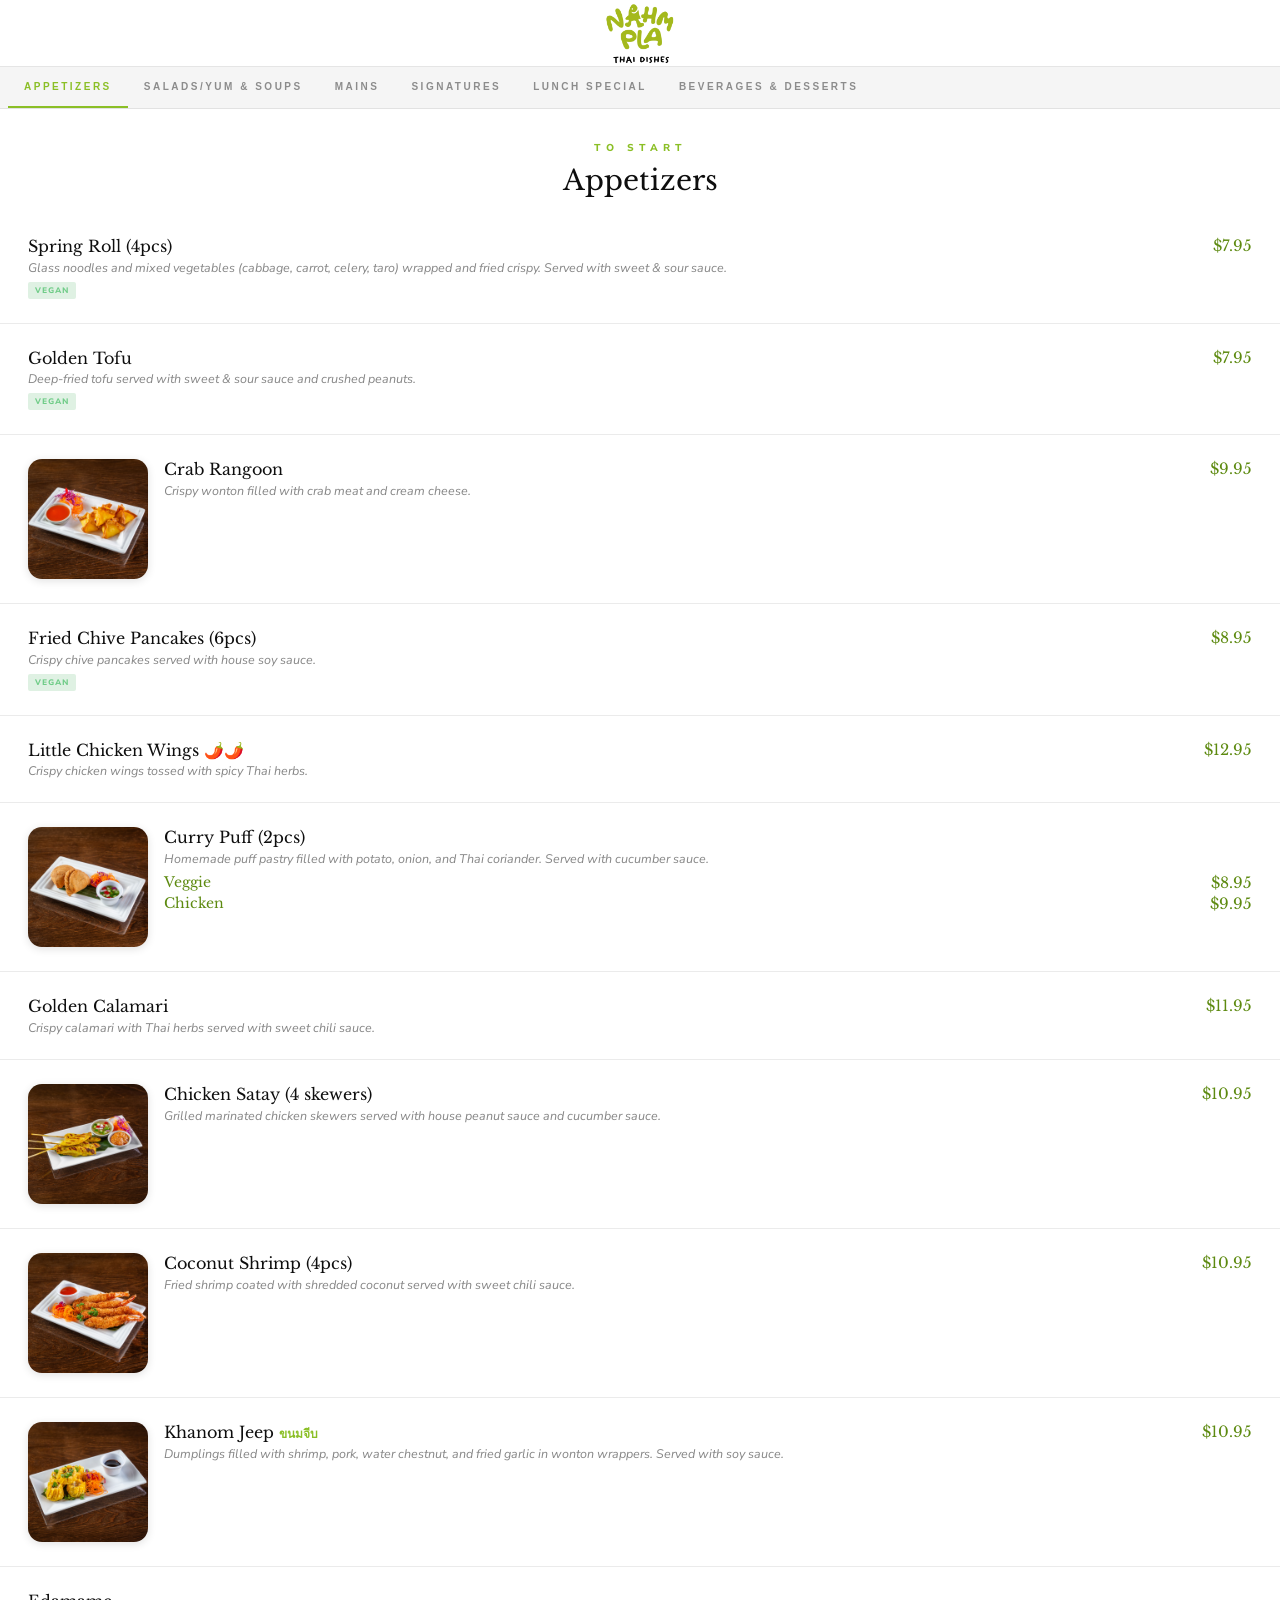
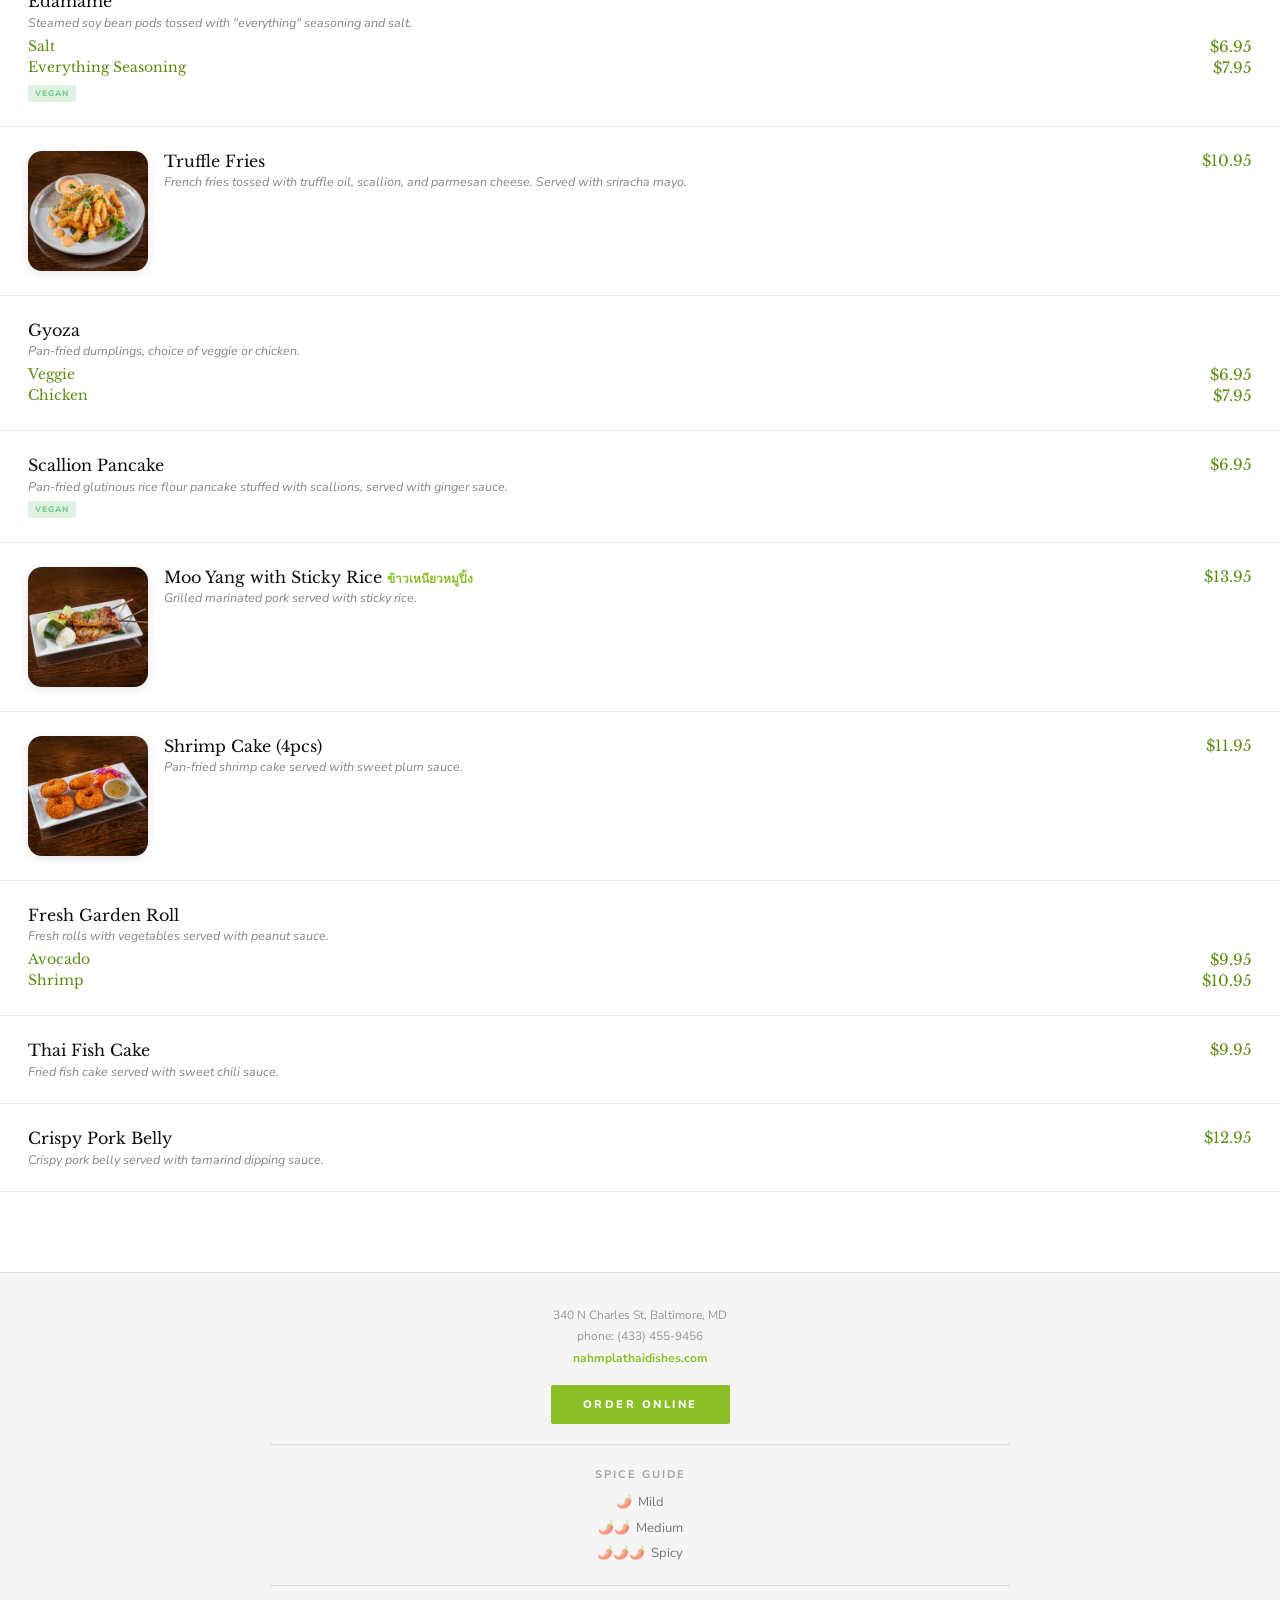
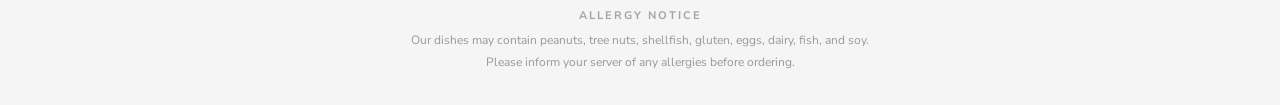
==== menu.html @ fe8b0ad5 "make changes" ====
<!DOCTYPE html>
<html lang="en">

<head>
	<meta charset="UTF-8">
	<meta name="viewport" content="width=device-width, initial-scale=1.0">
	<title>Menu — Nahm Pla Thai Dishes</title>
	<link rel="preconnect" href="https://fonts.googleapis.com">
	<link rel="preconnect" href="https://fonts.gstatic.com" crossorigin>
	<link href="https://fonts.googleapis.com/css2?family=Libre+Baskerville:ital,wght@0,400;0,700;1,400&family=Nunito+Sans:wght@400;600;700;800&display=swap" rel="stylesheet">
	<style>
		*, *::before, *::after { margin: 0; padding: 0; box-sizing: border-box; }

		:root {
			--green: #8BBF26;
			--green-dark: #5d8a10;
			--green-pale: #d4e89a;
			--black: #0e0e0e;
			--off-white: #f0ede4;
			--dim: rgba(240,237,228,0.75);
		}

		html { scroll-behavior: smooth; }

		body {
			font-family: "Nunito Sans", sans-serif;
			background: #ffffff;
			color: var(--black);
			overflow-x: hidden;
		}

		a { text-decoration: none; color: inherit; }

		/* ── HEADER ── */
		.header {
			background: #ffffff;
			/*padding: 10px;*/
			text-align: center;
			border-bottom: 1px solid rgba(0,0,0,.1);
			position: sticky;
			top: 0;
			z-index: 10;
		}

		.header-logo {
			height: 60px;
			overflow: hidden;
			display: inline-block;
			transition: transform .3s ease;
		}

		.header-logo, img {
			width: 70px;
			height: 70px;
			margin-bottom: -10px;

		}

		.header-sub {
			font-size: 11px;
			letter-spacing: 3px;
			text-transform: uppercase;
			color: rgba(14,14,14,.4);
		}

		/* ── STICKY TAB NAV ── */
		.tab-nav {
			display: flex;
			overflow-x: auto;
			scrollbar-width: none;
			-webkit-overflow-scrolling: touch;
			background: #f5f5f5;
			border-bottom: 1px solid rgba(0,0,0,.08);
			padding: 0 8px;
			gap: 0;
		}

		.tab-nav::-webkit-scrollbar { display: none; }

		.tab-btn {
			flex-shrink: 0;
			font-size: 10px;
			font-weight: 800;
			letter-spacing: 2.5px;
			text-transform: uppercase;
			color: rgba(14,14,14,.45);
			padding: 14px 16px;
			border-bottom: 2px solid transparent;
			cursor: pointer;
			transition: color .2s, border-color .2s;
			white-space: nowrap;
			background: none;
			border-top: none;
			border-left: none;
			border-right: none;
		}

		.tab-btn.active {
			color: var(--green);
			border-bottom-color: var(--green);
		}

		/* ── SECTIONS ── */
		.section {
			display: none;
			padding: 0 0 80px;
		}

		.section.active { display: block; }

		.section-heading {
			padding: 32px 20px 0;
			text-align: center;
		}

		.section-eyebrow {
			font-size: 10px;
			font-weight: 800;
			letter-spacing: 5px;
			text-transform: uppercase;
			color: var(--green);
			margin-bottom: 8px;
		}

		.section-title {
			font-family: "Libre Baskerville", serif;
			font-size: 28px;
			font-weight: 400;
			color: var(--black);
			margin-bottom: 6px;
		}

		.section-note {
			font-size: 12px;
			color: rgba(240,237,228,.4);
			font-style: italic;
		}

		.section-time {
			font-size: 11px;
			font-weight: 700;
			letter-spacing: 2.5px;
			text-transform: uppercase;
			color: rgba(14,14,14,.45);
			margin-top: 10px;
		}

		/* ── PROTEIN BANNER ── */
		.protein-banner {
			margin: 24px 16px 0;
			background: rgba(139,191,38,.08);
			border: 1px solid rgba(93,138,16,.35);
			border-radius: 4px;
			padding: 16px 20px;
			text-align: center;
		}

		.protein-banner-label {
			font-size: 9px;
			font-weight: 800;
			letter-spacing: 4px;
			text-transform: uppercase;
			color: var(--green);
			margin-bottom: 10px;
		}

		.protein-options {
			display: flex;
			flex-wrap: wrap;
			justify-content: center;
			gap: 6px 20px;
		}

		.protein-options span {
			font-size: 13px;
			color: rgba(14,14,14,.7);
		}

		.protein-options strong {
			color: var(--green-dark);
			font-weight: 700;
		}

		/* ── DISH LIST ── */
		.dish-list {
			padding: 8px 0 0;
		}

		.dish-row {
			display: flex;
			justify-content: space-between;
			align-items: flex-start;
			padding: 20px 20px;
			border-bottom: 1px solid rgba(0,0,0,.08);
			gap: 16px;
		}

		.dish-row:active { background: rgba(0,0,0,.03); }

		.dr-left { flex: 1; }

		.dr-name {
			font-family: "Libre Baskerville", serif;
			font-size: 16px;
			color: var(--black);
			margin-bottom: 2px;
			line-height: 1.35;
		}

		.dr-name-thai {
			font-size: 12px;
			color: var(--green);
			font-weight: 600;
			font-style: normal;
		}

		.dr-desc {
			font-size: 12.5px;
			color: rgba(14,14,14,.5);
			line-height: 1.2;
			font-style: italic;
		}

		.dr-right {
			flex-shrink: 0;
			text-align: right;
		}

		.dr-price {
			font-family: "Libre Baskerville", serif;
			font-size: 15px;
			color: var(--green-dark);
			white-space: nowrap;
		}

		.dr-options {
			margin-top: 6px;
		}

		.dr-option {
			display: flex;
			justify-content: space-between;
			font-family: "Libre Baskerville", serif;
			font-size: 14px;
			color: var(--green-dark);
			padding: 1px 0;
		}

		.dr-tags {
			display: flex;
			flex-wrap: wrap;
			gap: 5px;
			margin-top: 7px;
		}

		.dtag {
			font-size: 8px;
			font-weight: 800;
			letter-spacing: 1px;
			text-transform: uppercase;
			padding: 3px 7px;
			border-radius: 2px;
		}

		.tag-g { background: rgba(139,191,38,.15); color: var(--green); }
		.tag-h { background: rgba(200,50,50,.15); color: #e07070; }
		.tag-v { background: rgba(40,160,70,.15); color: #70cc88; }

		/* ── DISH PHOTO ── */
		.dr-photo {
			flex-shrink: 0;
			width: 80px;
			height: 80px;
			border-radius: 10px;
			overflow: hidden;
			box-shadow: 0 2px 8px rgba(0,0,0,.12);
		}

		.dr-photo img {
			width: 100%;
			height: 100%;
			object-fit: cover;
			display: block;
			transition: transform .35s ease;
		}

		.dish-row:active .dr-photo img {
			transform: scale(1.08);
		}

		/* ── PHOTO LIGHTBOX ── */
		.lightbox-overlay {
			display: none;
			position: fixed;
			inset: 0;
			z-index: 100;
			background: rgba(0,0,0,.85);
			backdrop-filter: blur(6px);
			-webkit-backdrop-filter: blur(6px);
			align-items: center;
			justify-content: center;
			cursor: pointer;
			animation: lbFadeIn .25s ease;
		}

		.lightbox-overlay.active {
			display: flex;
		}

		@keyframes lbFadeIn {
			from { opacity: 0; }
			to   { opacity: 1; }
		}

		.lightbox-overlay img {
			max-width: 92vw;
			max-height: 80vh;
			border-radius: 12px;
			box-shadow: 0 8px 40px rgba(0,0,0,.5);
			object-fit: contain;
			animation: lbZoomIn .3s ease;
		}

		@keyframes lbZoomIn {
			from { transform: scale(.85); opacity: 0; }
			to   { transform: scale(1); opacity: 1; }
		}

		.lightbox-close {
			position: absolute;
			top: 16px;
			right: 20px;
			width: 36px;
			height: 36px;
			border: none;
			background: rgba(255,255,255,.15);
			color: #fff;
			font-size: 22px;
			border-radius: 50%;
			cursor: pointer;
			display: flex;
			align-items: center;
			justify-content: center;
			transition: background .2s;
		}

		.lightbox-close:hover { background: rgba(255,255,255,.3); }

		/* ── CATEGORY DIVIDER ── */
		.cat-divider {
			padding: 30px 20px 0;
			margin-top: 8px;
		}

		.cat-divider-label {
			font-size: 1rem;
			font-weight: 800;
			letter-spacing: 4px;
			text-transform: uppercase;
			color: var(--green);
			border-top: 1px solid rgba(139,191,38,.25);
			padding-top: 16px;
		}

		/* ── FOOTER ── */
		.menu-footer {
			text-align: center;
			padding: 32px 24px;
			border-top: 1px solid rgba(0,0,0,.08);
			background: #f5f5f5;
		}

		.menu-footer p {
			font-size: 12px;
			color: rgba(14,14,14,.4);
			line-height: 1.8;
		}

		.menu-footer a {
			color: var(--green);
			font-weight: 700;
		}

		.menu-footer .footer-divider {
			border: none;
			border-top: 1px solid rgba(0,0,0,.1);
			margin: 20px auto;
			width: 60%;
		}

		.menu-footer .spice-guide {
			margin-bottom: 8px;
		}

		.menu-footer .spice-guide p {
			font-size: 13px;
			color: rgba(14,14,14,.55);
			margin: 2px 0;
		}

		.menu-footer .spice-guide .guide-title {
			font-size: 11px;
			font-weight: 700;
			text-transform: uppercase;
			letter-spacing: 2px;
			color: rgba(14,14,14,.35);
			margin-bottom: 6px;
		}

		.menu-footer .allergy-notice {
			font-size: 11px;
			color: rgba(14,14,14,.35);
			line-height: 1.7;
		}

		.menu-footer .allergy-notice .guide-title {
			font-size: 11px;
			font-weight: 700;
			text-transform: uppercase;
			letter-spacing: 2px;
			color: rgba(14,14,14,.35);
			margin-bottom: 4px;
		}

		/* ── RESPONSIVE: larger thumbnails on wider screens ── */
		@media (min-width: 480px) {
			.dr-photo {
				width: 100px;
				height: 100px;
				border-radius: 12px;
			}
		}

		@media (min-width: 768px) {
			.dr-photo {
				width: 120px;
				height: 120px;
				border-radius: 14px;
			}
			.dish-row {
				padding: 24px 28px;
			}
		}
	</style>
</head>

<body>

	<header class="header">
		<img src="/public/nahm-pla-logo-green.png" alt="Nahm Pla Logo" height="60" class="header-logo">
	</header>

	<!-- Tab Nav -->
	<nav class="tab-nav" id="tabNav">
		<button class="tab-btn active" data-tab="appetizers">Appetizers</button>
		<button class="tab-btn" data-tab="salads">Salads/Yum &amp; Soups</button>
		<button class="tab-btn" data-tab="curries">Mains</button>
		<button class="tab-btn" data-tab="signatures">Signatures</button>
		<button class="tab-btn" data-tab="lunch">Lunch Special</button>
		<button class="tab-btn" data-tab="beverages">Beverages &amp; Desserts</button>
	</nav>

	<!-- ══ SIGNATURES ══ -->
	<section class="section" id="tab-signatures">
		<div class="section-heading">
			<div class="section-eyebrow">Chef's Picks</div>
			<div class="section-title">Signatures</div>
		</div>
		<div class="dish-list">
			<div class="dish-row">
				<div class="dr-left">
					<div class="dr-name">Fried Fish with Fish Sauce</div>
					<div class="dr-desc">Crispy fish with fish sauce, served with mango salad.</div>
				</div>
				<div class="dr-right"><div class="dr-price">$24.95</div></div>
			</div>
			<div class="dish-row">
				<div class="dr-left">
					<div class="dr-name">Tamarind Shrimp / Duck</div>
					<div class="dr-desc">Fried shrimp or duck with tamarind sauce, garlic, fried shallots, and crispy chili.</div>
					<div class="dr-options">
						<div class="dr-option"><span>Shrimp</span><span class="dr-price">$25.95</span></div>
						<div class="dr-option"><span>Duck</span><span class="dr-price">$28.95</span></div>
					</div>
				</div>
			</div>
			<div class="dish-row">
				<div class="dr-left">
					<div class="dr-name">Crispy Duck Basil 🌶️🌶️</div>
					<div class="dr-desc">Crispy duck stir-fried with chili, garlic, peppercorns, bell pepper, and Thai basil.</div>
				</div>
				<div class="dr-right"><div class="dr-price">$24.95</div></div>
			</div>
			<div class="dish-row">
				<div class="dr-left">
					<div class="dr-name">Crispy Duck Red Curry 🌶️🌶️</div>
					<div class="dr-desc">Red curry with crispy duck, pineapple, lychee, tomatoes, bell peppers, and Thai basil.</div>
				</div>
				<div class="dr-right"><div class="dr-price">$24.95</div></div>
			</div>
			<div class="dish-row">
				<div class="dr-left">
					<div class="dr-name">Basil Minced Chicken with Fried Egg 🌶️🌶️</div>
					<div class="dr-desc">Minced chicken stir-fried with basil, chili, and bell pepper served over rice with fried egg.</div>
				</div>
				<div class="dr-right"><div class="dr-price">$18.95</div></div>
			</div>
			<div class="dish-row">
				<div class="dr-photo" onclick="openLightbox(this)">
					<img src="Menu Photos/NahmPlaThaiDishes_PanangSalmon_2880x2304.jpg" alt="Salmon Panang Curry" loading="lazy">
				</div>
				<div class="dr-left">
					<div class="dr-name">Salmon Panang Curry 🌶️🌶️</div>
					<div class="dr-desc">Panang curry paste with coconut milk and peanut sauce, long beans, red bell peppers, topped with kaffir lime leaves.</div>
				</div>
				<div class="dr-right"><div class="dr-price">$26.95</div></div>
			</div>
			<div class="dish-row">
				<div class="dr-left">
					<div class="dr-name">Salmon Mango 🌶️🌶️🌶️</div>
					<div class="dr-desc">Grilled salmon steak with mango, red onion, cherry tomato, scallion, cashew nuts, and cilantro with spicy lime dressing. Served with jasmine rice.</div>
				</div>
				<div class="dr-right"><div class="dr-price">$26.95</div></div>
			</div>
			<div class="dish-row">
				<div class="dr-left">
					<div class="dr-name">Crying Tiger Steak <span class="dr-name-thai">เสือร้องไห้</span></div>
					<div class="dr-desc">Grilled ribeye (10oz) with sticky rice and tamarind dipping sauce.</div>
				</div>
				<div class="dr-right"><div class="dr-price">$26.95</div></div>
			</div>
			<div class="dish-row">
				<div class="dr-left">
					<div class="dr-name">Seafood Curry Stir-Fry</div>
					<div class="dr-desc">Stir-fried shrimp and squid with egg, onion, and green onion.</div>
				</div>
				<div class="dr-right"><div class="dr-price">$28.95</div></div>
			</div>
			<div class="dish-row">
				<div class="dr-left">
					<div class="dr-name">Seafood Pad Cha 🌶️🌶️🌶️</div>
					<div class="dr-desc">Spicy stir-fried mixed seafood with chili, garlic, green beans, bell peppers, bamboo shoots, young peppercorns, and Thai basil.</div>
				</div>
				<div class="dr-right"><div class="dr-price">$28.95</div></div>
			</div>
			<div class="dish-row">
				<div class="dr-photo" onclick="openLightbox(this)">
					<img src="Menu Photos/NahmPlaThaiDishes_KhaoSoyNoodle_2880x2304.jpg" alt="Khao Soi Noodle" loading="lazy">
				</div>
				<div class="dr-left">
					<div class="dr-name">Khao Soi Noodle 🌶️🌶️</div>
					<div class="dr-desc">Egg noodle in Northern style curry topped with cilantro, red onion, pickled mustard green, and crispy egg noodle.</div>
					<div class="dr-options">
						<div class="dr-option"><span>Tofu</span><span class="dr-price">$17.95</span></div>
						<div class="dr-option"><span>Chicken</span><span class="dr-price">$18.95</span></div>
						<div class="dr-option"><span>Beef</span><span class="dr-price">$19.95</span></div>
						<div class="dr-option"><span>Shrimp</span><span class="dr-price">$21.95</span></div>
						<div class="dr-option"><span>Crispy Duck</span><span class="dr-price">$24.95</span></div>
					</div>
				</div>
				</div>
		</div>
	</section>

	<!-- ══ APPETIZERS ══ -->
	<section class="section active" id="tab-appetizers">
		<div class="section-heading">
			<div class="section-eyebrow">To Start</div>
			<div class="section-title">Appetizers</div>
		</div>
		<div class="dish-list">
			<div class="dish-row">
				<div class="dr-left">
					<div class="dr-name">Spring Roll (4pcs)</div>
					<div class="dr-desc">Glass noodles and mixed vegetables (cabbage, carrot, celery, taro) wrapped and fried crispy. Served with sweet &amp; sour sauce.</div>
					<div class="dr-tags"><span class="dtag tag-v">Vegan</span></div>
				</div>
				<div class="dr-right"><div class="dr-price">$7.95</div></div>
			</div>
			<div class="dish-row">
				<div class="dr-left">
					<div class="dr-name">Golden Tofu</div>
					<div class="dr-desc">Deep-fried tofu served with sweet &amp; sour sauce and crushed peanuts.</div>
					<div class="dr-tags"><span class="dtag tag-v">Vegan</span></div>
				</div>
				<div class="dr-right"><div class="dr-price">$7.95</div></div>
			</div>
			<div class="dish-row">
				<div class="dr-photo" onclick="openLightbox(this)">
					<img src="Menu Photos/NahmPlaThaiDishes_CrabRangoon_2880x2304.jpg" alt="Crab Rangoon" loading="lazy">
				</div>
				<div class="dr-left">
					<div class="dr-name">Crab Rangoon</div>
					<div class="dr-desc">Crispy wonton filled with crab meat and cream cheese.</div>
				</div>
				<div class="dr-right"><div class="dr-price">$9.95</div></div>
			</div>
			<div class="dish-row">
				<div class="dr-left">
					<div class="dr-name">Fried Chive Pancakes (6pcs)</div>
					<div class="dr-desc">Crispy chive pancakes served with house soy sauce.</div>
					<div class="dr-tags"><span class="dtag tag-v">Vegan</span></div>
				</div>
				<div class="dr-right"><div class="dr-price">$8.95</div></div>
			</div>
			<div class="dish-row">
				<div class="dr-left">
					<div class="dr-name">Little Chicken Wings 🌶️🌶️</div>
					<div class="dr-desc">Crispy chicken wings tossed with spicy Thai herbs.</div>
				</div>
				<div class="dr-right"><div class="dr-price">$12.95</div></div>
			</div>
			<div class="dish-row">
				<div class="dr-photo" onclick="openLightbox(this)">
					<img src="Menu Photos/NahmPlaThaiDishes_CurryPuff_2880x2304.jpg" alt="Curry Puff" loading="lazy">
				</div>
				<div class="dr-left">
					<div class="dr-name">Curry Puff (2pcs)</div>
					<div class="dr-desc">Homemade puff pastry filled with potato, onion, and Thai coriander. Served with cucumber sauce.</div>
					<div class="dr-options">
						<div class="dr-option"><span>Veggie</span><span class="dr-price">$8.95</span></div>
						<div class="dr-option"><span>Chicken</span><span class="dr-price">$9.95</span></div>
					</div>
				</div>
			</div>
			<div class="dish-row">
				<div class="dr-left">
					<div class="dr-name">Golden Calamari</div>
					<div class="dr-desc">Crispy calamari with Thai herbs served with sweet chili sauce.</div>
				</div>
				<div class="dr-right"><div class="dr-price">$11.95</div></div>
			</div>
			<div class="dish-row">
				<div class="dr-photo" onclick="openLightbox(this)">
					<img src="Menu Photos/NahmPlaThaiDishes_ChickenSatay_2880x2304.jpg" alt="Chicken Satay" loading="lazy">
				</div>
				<div class="dr-left">
					<div class="dr-name">Chicken Satay (4 skewers)</div>
					<div class="dr-desc">Grilled marinated chicken skewers served with house peanut sauce and cucumber sauce.</div>
				</div>
				<div class="dr-right"><div class="dr-price">$10.95</div></div>
			</div>
			<div class="dish-row">
				<div class="dr-photo" onclick="openLightbox(this)">
					<img src="Menu Photos/NahmPlaThaiDishes_CoconutShrimp_2880x2304.jpg" alt="Coconut Shrimp" loading="lazy">
				</div>
				<div class="dr-left">
					<div class="dr-name">Coconut Shrimp (4pcs)</div>
					<div class="dr-desc">Fried shrimp coated with shredded coconut served with sweet chili sauce.</div>
				</div>
				<div class="dr-right"><div class="dr-price">$10.95</div></div>
			</div>
			<div class="dish-row">
				<div class="dr-photo" onclick="openLightbox(this)">
					<img src="Menu Photos/NahmPlaThaiDishes_KhanomJeep_2880x2304.jpg" alt="Khanom Jeep" loading="lazy">
				</div>
				<div class="dr-left">
					<div class="dr-name">Khanom Jeep <span class="dr-name-thai">ขนมจีบ</span></div>
					<div class="dr-desc">Dumplings filled with shrimp, pork, water chestnut, and fried garlic in wonton wrappers. Served with soy sauce.</div>
				</div>
				<div class="dr-right"><div class="dr-price">$10.95</div></div>
			</div>
			<div class="dish-row">
				<div class="dr-left">
					<div class="dr-name">Edamame</div>
					<div class="dr-desc">Steamed soy bean pods tossed with "everything" seasoning and salt.</div>
					<div class="dr-options">
						<div class="dr-option"><span>Salt</span><span class="dr-price">$6.95</span></div>
						<div class="dr-option"><span>Everything Seasoning</span><span class="dr-price">$7.95</span></div>
					</div>
					<div class="dr-tags"><span class="dtag tag-v">Vegan</span></div>
				</div>
			</div>
			<div class="dish-row">
				<div class="dr-photo" onclick="openLightbox(this)">
					<img src="Menu Photos/NahmPlaThaiDishes_TruffleFries_2880x2304.jpg" alt="Truffle Fries" loading="lazy">
				</div>
				<div class="dr-left">
					<div class="dr-name">Truffle Fries</div>
					<div class="dr-desc">French fries tossed with truffle oil, scallion, and parmesan cheese. Served with sriracha mayo.</div>
				</div>
				<div class="dr-right"><div class="dr-price">$10.95</div></div>
			</div>
			<div class="dish-row">
				<div class="dr-left">
					<div class="dr-name">Gyoza</div>
					<div class="dr-desc">Pan-fried dumplings, choice of veggie or chicken.</div>
					<div class="dr-options">
						<div class="dr-option"><span>Veggie</span><span class="dr-price">$6.95</span></div>
						<div class="dr-option"><span>Chicken</span><span class="dr-price">$7.95</span></div>
					</div>
				</div>
			</div>
			<div class="dish-row">
				<div class="dr-left">
					<div class="dr-name">Scallion Pancake</div>
					<div class="dr-desc">Pan-fried glutinous rice flour pancake stuffed with scallions, served with ginger sauce.</div>
					<div class="dr-tags"><span class="dtag tag-v">Vegan</span></div>
				</div>
				<div class="dr-right"><div class="dr-price">$6.95</div></div>
			</div>
			<div class="dish-row">
				<div class="dr-photo" onclick="openLightbox(this)">
					<img src="Menu Photos/NahmPlaThaiDishes_MooYangWStickyRice_2880x2304.jpg" alt="Moo Yang with Sticky Rice" loading="lazy">
				</div>
				<div class="dr-left">
					<div class="dr-name">Moo Yang with Sticky Rice <span class="dr-name-thai">ข้าวเหนียวหมูปิ้ง</span></div>
					<div class="dr-desc">Grilled marinated pork served with sticky rice.</div>
				</div>
				<div class="dr-right"><div class="dr-price">$13.95</div></div>
			</div>
			<div class="dish-row">
				<div class="dr-photo" onclick="openLightbox(this)">
					<img src="Menu Photos/NahmPlaThaiDishes_ShrimpCake_2880x2304.jpg" alt="Shrimp Cake" loading="lazy">
				</div>
				<div class="dr-left">
					<div class="dr-name">Shrimp Cake (4pcs)</div>
					<div class="dr-desc">Pan-fried shrimp cake served with sweet plum sauce.</div>
				</div>
				<div class="dr-right"><div class="dr-price">$11.95</div></div>
			</div>
			<div class="dish-row">
				<div class="dr-left">
					<div class="dr-name">Fresh Garden Roll</div>
					<div class="dr-desc">Fresh rolls with vegetables served with peanut sauce.</div>
					<div class="dr-options">
						<div class="dr-option"><span>Avocado</span><span class="dr-price">$9.95</span></div>
						<div class="dr-option"><span>Shrimp</span><span class="dr-price">$10.95</span></div>
					</div>
				</div>
			</div>
			<div class="dish-row">
				<div class="dr-left">
					<div class="dr-name">Thai Fish Cake</div>
					<div class="dr-desc">Fried fish cake served with sweet chili sauce.</div>
				</div>
				<div class="dr-right"><div class="dr-price">$9.95</div></div>
			</div>
			<div class="dish-row">
				<div class="dr-left">
					<div class="dr-name">Crispy Pork Belly</div>
					<div class="dr-desc">Crispy pork belly served with tamarind dipping sauce.</div>
				</div>
				<div class="dr-right"><div class="dr-price">$12.95</div></div>
			</div>
		</div>
	</section>

	<!-- ══ SALADS & SOUPS ══ -->
	<section class="section" id="tab-salads">
		<div class="section-heading">
			<div class="section-eyebrow">Fresh &amp; Bright</div>
			<div class="section-title">Salads/Yum &amp; Soups</div>
		</div>
		<div class="dish-list">
			<div class="cat-divider"><div class="cat-divider-label">Soup</div></div>
			<div class="dish-row">
				<div class="dr-left">
					<div class="dr-name">Tom Yum 🌶️🌶️</div>
					<div class="dr-desc">Spicy and sour soup with lemongrass, galangal, kaffir lime leaves, chili paste, mushrooms, and herbs.</div>
					<div class="dr-options">
						<div class="dr-option"><span>Veggie</span><span class="dr-price">$9.95</span></div>
						<div class="dr-option"><span>Chicken</span><span class="dr-price">$10.95</span></div>
						<div class="dr-option"><span>Shrimp</span><span class="dr-price">$12.95</span></div>
					</div>
				</div>
			</div>
			<div class="dish-row">
				<div class="dr-photo" onclick="openLightbox(this)">
					<img src="Menu Photos/NahmPlaThaiDishes_TomKha_2880x2304.jpg" alt="Tom Kha" loading="lazy">
				</div>
				<div class="dr-left">
					<div class="dr-name">Tom Kha 🌶️</div>
					<div class="dr-desc">Coconut soup with lemongrass, galangal, kaffir lime leaves, mushrooms, and herbs.</div>
					<div class="dr-options">
						<div class="dr-option"><span>Veggie</span><span class="dr-price">$9.95</span></div>
						<div class="dr-option"><span>Chicken</span><span class="dr-price">$10.95</span></div>
						<div class="dr-option"><span>Shrimp</span><span class="dr-price">$12.95</span></div>
					</div>
				</div>
			</div>
			<div class="dish-row">
				<div class="dr-left">
					<div class="dr-name">Tofu Soup</div>
					<div class="dr-desc">Soft tofu soup with vegetables.</div>
					<div class="dr-tags"><span class="dtag tag-v">Vegan</span></div>
				</div>
				<div class="dr-right"><div class="dr-price">$9.95</div></div>
			</div>
			<div class="dish-row">
				<div class="dr-photo" onclick="openLightbox(this)">
					<img src="Menu Photos/NahmPlaThaiDishes_WontonSoup_2880x2304.jpg" alt="Wonton Soup" loading="lazy">
				</div>
				<div class="dr-left">
					<div class="dr-name">Wonton Soup</div>
					<div class="dr-desc">Chicken & shrimp wontons in clear broth topped with scallions and cilantro.</div>
				</div>
				<div class="dr-right"><div class="dr-price">$11.95</div></div>
			</div>
			<div class="cat-divider"><div class="cat-divider-label">Salad / Yum</div></div>
				<div class="dish-row">
					<div class="dr-photo" onclick="openLightbox(this)">
						<img src="Menu Photos/NahmPlaThaiDishes_PapayaSalad_2880x2304.jpg" alt="Som Tum Thai" loading="lazy">
					</div>
					<div class="dr-left">
						<div class="dr-name">Som Tum Thai 🌶️🌶️</div>
						<div class="dr-desc">Green papaya salad with long beans, cherry tomatoes, carrots, lime, fish sauce, and peanuts.</div>
					</div>
					<div class="dr-right"><div class="dr-price">$9.95</div></div>
				</div>
				<div class="dish-row">
					<div class="dr-left">
						<div class="dr-name">Som Tum Pu Pla Ra 🌶️🌶️</div>
						<div class="dr-desc">Green papaya salad with pickled crab, fermented fish sauce, long beans, Thai eggplant, and lime dressing.</div>
					</div>
					<div class="dr-right"><div class="dr-price">$10.95</div></div>
				</div>
				<div class="dish-row">
					<div class="dr-photo" onclick="openLightbox(this)">
						<img src="Menu Photos/NahmPlaThaiDishes_NamTokBeefSalad_2880x2304.jpg" alt="Nam Tok Beef Salad" loading="lazy">
					</div>
					<div class="dr-left">
						<div class="dr-name">Nam Tok Beef Salad 🌶️🌶️</div>
						<div class="dr-desc">Grilled beef with shallots, scallions, cilantro, chili flakes, toasted rice powder, and fish sauce lime dressing.</div>
					</div>
					<div class="dr-right"><div class="dr-price">$13.95</div></div>
				</div>
				<div class="dish-row">
					<div class="dr-left">
						<div class="dr-name">Laab Gai 🌶️🌶️</div>
						<div class="dr-desc">Minced chicken salad with shallots, scallions, cilantro, chili flakes, toasted rice powder, and fish sauce lime dressing.</div>
					</div>
					<div class="dr-right"><div class="dr-price">$11.95</div></div>
				</div>
				<div class="dish-row">
					<div class="dr-left">
						<div class="dr-name">Acoado Salad</div>
						<div class="dr-desc">Avocado with mixed greens, carrots, cucumber, tomatoes, and shallots, served with peanut sauce.</div>
						<div class="dr-tags"><span class="dtag tag-v">Vegan</span></div>
					</div>
					<div class="dr-right"><div class="dr-price">$10.95</div></div>
				</div>
				<div class="dish-row">
					<div class="dr-photo" onclick="openLightbox(this)">
						<img src="Menu Photos/NahmPlaThaiDishes_MangoAvocadoSalad_2880x2304.jpg" alt="Mango Avocado Salad" loading="lazy">
					</div>
					<div class="dr-left">
						<div class="dr-name">Mango Acoado Salad 🌶️🌶️🌶️</div>
						<div class="dr-desc">Mango, avocado, red onions, cherry tomatoes, cilantro, and cashew nuts with chili lime dressing.</div>
					</div>
					<div class="dr-right"><div class="dr-price">$11.95</div></div>
				</div>
			</div>
		</div>
	</section>

	<!-- ══ LUNCH SPECIAL ══ -->
	<section class="section" id="tab-lunch">
		<div class="section-heading">
			<div class="section-eyebrow">Daily Special</div>
			<div class="section-title">Lunch Special</div>
			<div class="section-time">Monday – Friday &nbsp;|&nbsp; 11:30 AM – 3:00 PM</div>
		</div>
		<div class="protein-banner">
			<div class="protein-banner-label">Lunch Combo</div>
			<div class="protein-options">
				<span>Tofu / Veggie / Chicken / Pork <strong>$14.95</strong></span>
				<span>Beef <strong>$15.95</strong></span>
				<span>Crispy Pork <strong>$16.95</strong></span>
				<span>Crispy Chicken / Shrimp <strong>$17.95</strong></span>
				<span>Mixed Seafood <strong>$19.95</strong></span>
			</div>
		</div>
		<div class="dish-list">
			<div class="cat-divider"><div class="cat-divider-label">Choice of Side (choose one)</div></div>
			<div class="dish-row">
				<div class="dr-left">
					<div class="dr-name">Tom Yum 🌶️🌶️</div>
					<div class="dr-desc">Chicken, Veggie, or Tofu</div>
				</div>
			</div>
			<div class="dish-row">
				<div class="dr-left">
					<div class="dr-name">Tom Kha 🌶️</div>
					<div class="dr-desc">Chicken, Veggie, or Tofu</div>
				</div>
			</div>
			<div class="dish-row">
				<div class="dr-left">
					<div class="dr-name">Tofu Soup</div>
				</div>
			</div>
			<div class="dish-row">
				<div class="dr-left">
					<div class="dr-name">Spring Rolls (2pc)</div>
				</div>
			</div>
			<div class="cat-divider"><div class="cat-divider-label">Choice of Entrée</div></div>
			<div class="dish-row">
				<div class="dr-left">
					<div class="dr-name">Pad Thai</div>
				</div>
			</div>
			<div class="dish-row">
				<div class="dr-left">
					<div class="dr-name">Pad See Ew</div>
				</div>
			</div>
			<div class="dish-row">
				<div class="dr-left">
					<div class="dr-name">Pad Kee Mao 🌶️🌶️</div>
				</div>
			</div>
			<div class="dish-row">
				<div class="dr-left">
					<div class="dr-name">Thai Fried Rice</div>
				</div>
			</div>
			<div class="dish-row">
				<div class="dr-left">
					<div class="dr-name">Basil Fried Rice 🌶️🌶️</div>
				</div>
			</div>
			<div class="dish-row">
				<div class="dr-left">
					<div class="dr-name">Pad Kra Prow 🌶️🌶️</div>
				</div>
			</div>
			<div class="dish-row">
				<div class="dr-left">
					<div class="dr-name">Garlic Pepper</div>
				</div>
			</div>
			<div class="dish-row">
				<div class="dr-left">
					<div class="dr-name">Cashew Nut Stir-Fry</div>
				</div>
			</div>
			<div class="dish-row">
				<div class="dr-left">
					<div class="dr-name">Eggplant Basil 🌶️🌶️</div>
				</div>
			</div>
			<div class="dish-row">
				<div class="dr-left">
					<div class="dr-name">Yellow Curry 🌶️🌶️</div>
				</div>
			</div>
			<div class="dish-row">
				<div class="dr-left">
					<div class="dr-name">Red Curry 🌶️🌶️</div>
				</div>
			</div>
			<div class="dish-row">
				<div class="dr-left">
					<div class="dr-name">Green Curry 🌶️🌶️🌶️</div>
				</div>
			</div>
			<div class="dish-row">
				<div class="dr-left">
					<div class="dr-name">Spicy Eggplant Basil 🌶️🌶️</div>
				</div>
			</div>
			<div class="dish-row">
				<div class="dr-left">
					<div class="dr-name">Prik Khing 🌶️🌶️</div>
				</div>
			</div>
			<div class="dish-row">
				<div class="dr-left">
					<div class="dr-name">Stir-Fried Vegetables with Tofu</div>
					<div class="dr-tags"><span class="dtag tag-v">Vegan</span></div>
				</div>
			</div>
			<div class="dish-row">
				<div class="dr-left">
					<div class="dr-name">Pad Woon Sen</div>
				</div>
			</div>
			<div class="dish-row">
				<div class="dr-left">
					<div class="dr-name">Pad Ginger 🌶️</div>
				</div>
			</div>
		</div>
	</section>

	<!-- ══ MAINS ══ -->
	<section class="section" id="tab-curries">
		<div class="section-heading">
			<div class="section-eyebrow">Rich &amp; Fragrant</div>
			<div class="section-title">Mains</div>
		</div>
		<div class="protein-banner">
			<div class="protein-banner-label">Choose Your Protein</div>
			<div class="protein-options">
				<span>Tofu / Veggie <strong>$14.95</strong></span>
				<span>Chicken / Pork <strong>$15.95</strong></span>
				<span>Beef <strong>$16.95</strong></span>
				<span>Crispy Pork <strong>$17.95</strong></span>
				<span>Crispy Chicken / Shrimp <strong>$19.95</strong></span>
				<span>Mixed Seafood <strong>$21.95</strong></span>
			</div>
		</div>
		<div class="dish-list">
			<div class="cat-divider"><div class="cat-divider-label">Curries</div></div>
			<div class="dish-row">
				<div class="dr-left">
					<div class="dr-name">Panang Curry 🌶️🌶️</div>
					<div class="dr-desc">Panang curry paste with coconut milk and peanut sauce, long beans, red bell peppers, topped with kaffir lime leaves.</div>
				</div>
			</div>
			<div class="dish-row">
				<div class="dr-left">
					<div class="dr-name">Red Curry 🌶️🌶️</div>
					<div class="dr-desc">Red curry with coconut milk, bamboo shoots, eggplant, red bell pepper, topped with Thai basil and kaffir lime leaves.</div>
				</div>
			</div>
			<div class="dish-row">
				<div class="dr-photo" onclick="openLightbox(this)">
					<img src="Menu Photos/NahmPlaThaiDishes_GreenCurryWRoti_2880x2304.jpg" alt="Green Curry" loading="lazy">
				</div>
				<div class="dr-left">
					<div class="dr-name">Green Curry 🌶️🌶️</div>
					<div class="dr-desc">Green curry with coconut milk, bamboo shoots, eggplant, red bell pepper, topped with Thai basil and kaffir lime leaves.<br><strong>Optional:</strong> with roti and cucumber relish (+$3.95)</div>
				</div>
			</div>
			<div class="dish-row">
				<div class="dr-left">
					<div class="dr-name">Yellow Curry 🌶️🌶️</div>
					<div class="dr-desc">Yellow curry with coconot milk, tumeric, curry powder, potatoes, carroes, and onions.</div>
				</div>
			</div>
			<div class="dish-row">
				<div class="dr-left">
					<div class="dr-name">Massaman Curry 🌶️🌶️</div>
					<div class="dr-desc">Massaman curry with coconut milk, sweet potatoes, onions, peanuts, and topped with fried shallots.</div>
				</div>
			</div>
			<div class="cat-divider"><div class="cat-divider-label">Noodles</div></div>
			<div class="dish-row">
				<div class="dr-photo" onclick="openLightbox(this)">
					<img src="Menu Photos/NahmPlaThaiDishes_PadThai_2880x2304.jpg" alt="Pad Thai" loading="lazy">
				</div>
				<div class="dr-left">
					<div class="dr-name">Pad Thai</div>
					<div class="dr-desc">Rice noodles stir-fried with egg, tofu, bean sprouts, chives, pickled radish, and tamarind sauce.</div>
				</div>
			</div>
			<div class="dish-row">
				<div class="dr-left">
					<div class="dr-name">Pad Kee Mao (Drunken Noodles) 🌶️🌶️</div>
					<div class="dr-desc">Wide rice noodles with chili, garlic, onions, bell peppers, jalapeños, tomatoes, and Thai basil.</div>
				</div>
			</div>
			<div class="dish-row">
				<div class="dr-left">
					<div class="dr-name">Pad See Ew</div>
					<div class="dr-desc">Wide rice noodles with beef, bean sprouts, and a savory sauce.</div>
				</div>
			</div>
			<div class="dish-row">
				<div class="dr-left">
					<div class="dr-name">Kua Gai</div>
					<div class="dr-desc">Pan-fried wide rice noodles with chiclen, egg, squid, pickled cabbage, and scallions.</div>
				</div>
			</div>
			<div class="dish-row">
				<div class="dr-left">
					<div class="dr-name">Shredded Chicken Noodle</div>
					<div class="dr-desc">Vermicelli rice noodles with shredded chicken, bean sprouts, and garlic soy sauce.</div>
				</div>
				<div class="dr-right"><div class="dr-price">$16.95</div></div>
			</div>
			<div class="dish-row">
				<div class="dr-left">
					<div class="dr-name">Beef Noodle Soup</div>
					<div class="dr-desc">Rice noodles with beef, meatballs, bean sprouts, and hers in rich broth.</div>
				</div>
				<div class="dr-right"><div class="dr-price">$18.95</div></div>
			</div>
			<div class="dish-row">
				<div class="dr-photo" onclick="openLightbox(this)">
					<img src="Menu Photos/NahmPlaThaiDishes_ChickenBraisedEggNoodleSoup_2880x2304.jpg" alt="Chicken Braised Egg Noodle Soup" loading="lazy">
				</div>
				<div class="dr-left">
					<div class="dr-name">Chicken Braised Egg Noodle Soup</div>
					<div class="dr-desc">Braised chicken served with egg noodles in broth.</div>
				</div>
				<div class="dr-right"><div class="dr-price">$16.95</div></div>
			</div>
			<div class="dish-row">
				<div class="dr-left">
					<div class="dr-name">Chicken Tom Yum Noodle Soup 🌶️🌶️🌶️</div>
					<div class="dr-desc">Rice noodles in Tom Yum broth with minced chicken, fish balls, bokchoy, bean sprouts, and crused peanuts.</div>
				</div>
				<div class="dr-right"><div class="dr-price">$16.95</div></div>
			</div>
			<div class="cat-divider"><div class="cat-divider-label">Entrées</div></div>
			<div class="dish-row">
				<div class="dr-photo" onclick="openLightbox(this)">
					<img src="Menu Photos/NahmPlaThaiDishes_PadKraProw_2880x2304.jpg" alt="Pad Kra Prow" loading="lazy">
				</div>
				<div class="dr-left">
					<div class="dr-name">Pad Kra Prow 🌶️🌶️</div>
					<div class="dr-desc">Protein, chili, garlic, long beans, onions, bell peppers, Thai basil.</div>
				</div>
			</div>
			<div class="dish-row">
				<div class="dr-photo" onclick="openLightbox(this)">
					<img src="Menu Photos/NahmPlaThaiDishes_GarlicPepper_2880x2304.jpg" alt="Garlic Pepper" loading="lazy">
				</div>
				<div class="dr-left">
					<div class="dr-name">Garlic Pepper</div>
					<div class="dr-desc">Fried protein with garlic and black pepper served with broccoli.</div>
				</div>
			</div>
			<div class="dish-row">
				<div class="dr-left">
					<div class="dr-name">Cashew Nut Stir Fry</div>
					<div class="dr-desc">Cashews, onions, bell peppers, scallions, and crispy chili..</div>
				</div>
			</div>
			<div class="dish-row">
				<div class="dr-left">
					<div class="dr-name">Prik Khing 🌶️🌶️</div>
					<div class="dr-desc">Red curry paste stir-fried with long beans, bell peppers, and kaffit lime leaves.</div>
				</div>
			</div>
			<div class="dish-row">
				<div class="dr-left">
					<div class="dr-name">Eggplant Spicy Basil 🌶️🌶️</div>
					<div class="dr-desc">Eggplant with garlic, chili, onions, bell peppers, fermented soybean sauce, and Thai basil.</div>
				</div>
			</div>
			<div class="dish-row">
				<div class="dr-left">
					<div class="dr-name">Stir-Fried Mixed Vegetables with Tofu</div>
					<div class="dr-desc">Seasonal vegetables and tofu stir-fried in garlic soy sauce.</div>
					<div class="dr-tags"><span class="dtag tag-v">Vegan</span></div>
				</div>
			</div>
			<div class="dish-row">
				<div class="dr-left">
					<div class="dr-name">Pad Woon Sen</div>
					<div class="dr-desc">Stir-fried glass noodles with onion, scallions, carrots, broccoli, napa cabbage, mushrooms, and egg.</div>
				</div>
			</div>
			<div class="dish-row">
				<div class="dr-left">
					<div class="dr-name">Pad Ginger 🌶️</div>
					<div class="dr-desc">Stir-fried meat with fresh ginger, onions, scallions, bell peppers, carrots, and mushrooms in bean sauce.</div>
				</div>
			</div>
			<div class="cat-divider"><div class="cat-divider-label">Fried Rice</div></div>
			<div class="dish-row">
				<div class="dr-left">
					<div class="dr-name">Thai Fried Rice</div>
					<div class="dr-desc">Egg, carrots, Chinese broccoli, onions, tomatoes, and scallions.</div>
				</div>
			</div>
			<div class="dish-row">
				<div class="dr-left">
					<div class="dr-name">Basil Fried Rice 🌶️🌶️</div>
					<div class="dr-desc">Egg, onions, bell peppers, and Thai basil.</div>
				</div>
			</div>
			<div class="dish-row">
				<div class="dr-left">
					<div class="dr-name">Pineapple Fried Rice</div>
					<div class="dr-desc">Chicken and shrimp with pineapple, egg, cashew nuts, raisins, curry powder, and scallions.</div>
				</div>
				<div class="dr-right"><div class="dr-price">$20.95</div></div>
			</div>
			<div class="dish-row">
				<div class="dr-photo" onclick="openLightbox(this)">
					<img src="Menu Photos/NahmPlaThaiDishes_CrabFriedRice_2880x2304.jpg" alt="Crab Fried Rice" loading="lazy">
				</div>
				<div class="dr-left">
					<div class="dr-name">Crab Fried Rice</div>
					<div class="dr-desc">Crab meat, egg, onions, carrots, scallions, and butter.</div>
					
				</div>
				<div class="dr-right"><div class="dr-price">$24.95</div></div>
			</div>
		</div>
	</section>

	<!-- ══ BEVERAGES & DESSERTS ══ -->
	<section class="section" id="tab-beverages">
		<div class="section-heading">
			<div class="section-eyebrow">Drinks &amp; Sweets</div>
			<div class="section-title">Beverages &amp; Desserts</div>
		</div>
		<div class="dish-list">

			<div class="cat-divider"><div class="cat-divider-label">Beverages</div></div>
			<div class="dish-row">
				<div class="dr-left">
					<div class="dr-name">Thai Iced Tea / with Boba</div>
				</div>
				<div class="dr-right"><div class="dr-price">$4.95 / $5.95</div></div>
			</div>
			<div class="dish-row">
				<div class="dr-left">
					<div class="dr-name">Thai Iced Coffee / with Boba</div>
				</div>
				<div class="dr-right"><div class="dr-price">$4.95 / $5.95</div></div>
			</div>
			<div class="dish-row">
				<div class="dr-left">
					<div class="dr-name">Thai Iced Milk Green Tea / with Boba</div>
				</div>
				<div class="dr-right"><div class="dr-price">$4.95 / $5.95</div></div>
			</div>
			<div class="dish-row">
				<div class="dr-left">
					<div class="dr-name">Unsweetened Iced Tea</div>
				</div>
				<div class="dr-right"><div class="dr-price">$3.95</div></div>
			</div>
			<div class="dish-row">
				<div class="dr-left">
					<div class="dr-name">Mango Iced Tea</div>
				</div>
				<div class="dr-right"><div class="dr-price">$4.95</div></div>
			</div>
			<div class="dish-row">
				<div class="dr-left">
					<div class="dr-name">Peach Iced Tea</div>
				</div>
				<div class="dr-right"><div class="dr-price">$4.95</div></div>
			</div>
			<div class="dish-row">
				<div class="dr-left">
					<div class="dr-name">Hot Tea</div>
					<div class="dr-desc">Green, Jasmine, Honey Ginger</div>
				</div>
				<div class="dr-right"><div class="dr-price">$3.95</div></div>
			</div>
			<div class="dish-row">
				<div class="dr-left">
					<div class="dr-name">Hot Coffee</div>
				</div>
				<div class="dr-right"><div class="dr-price">$3.95</div></div>
			</div>
			<div class="dish-row">
				<div class="dr-left">
					<div class="dr-name">Coke, Diet Coke, Sprite, Ginger Ale</div>
				</div>
				<div class="dr-right"><div class="dr-price">$2.95</div></div>
			</div>
			<div class="dish-row">
				<div class="dr-left">
					<div class="dr-name">San Pallegrino Sparkling Flavors</div>
					<div class="dr-desc">Blood Orange, Lime, Peach, Lemonade, Orange</div>
				</div>
				<div class="dr-right"><div class="dr-price">$2.95</div></div>
			</div>
			<div class="dish-row">
				<div class="dr-left">
					<div class="dr-name">San Pallegrino Sparkling Water</div>
				</div>
				<div class="dr-right"><div class="dr-price">$3.95 / $6.95</div></div>
			</div>
			<div class="dish-row">
				<div class="dr-left">
					<div class="dr-name">Spring Water</div>
				</div>
				<div class="dr-right"><div class="dr-price">$2.95</div></div>
			</div>

			<div class="cat-divider"><div class="cat-divider-label">Desserts</div></div>
			<div class="dish-row">
				<div class="dr-photo" onclick="openLightbox(this)">
					<img src="Menu Photos/NahmPlaThaiDishes_MangoStickyRice_2880x2304.jpg" alt="Mango Sticky Rice" loading="lazy">
				</div>
				<div class="dr-left">
					<div class="dr-name">Mango Sticky Rice</div>
					<div class="dr-desc">Sweet sticky rice topped with fresh mango slices and drizzled with coconut cream.</div>
				</div>
				<div class="dr-right"><div class="dr-price">$9.95</div></div>
			</div>
			<div class="dish-row">
				<div class="dr-left">
					<div class="dr-name">Sweet Tapioca Pearl with Corn</div>
					<div class="dr-desc">Warm coconut milk with tapioca pearls and sweet corn.</div>
				</div>
				<div class="dr-right"><div class="dr-price">$6.95</div></div>
			</div>
			<div class="dish-row">
				<div class="dr-photo" onclick="openLightbox(this)">
					<img src="Menu Photos/NahmPlaThaiDishes_FriedBananaWCoconutIceCream_2880x2304.jpg" alt="Fried Banana" loading="lazy">
				</div>
				<div class="dr-left">
					<div class="dr-name">Fried Banana</div>
					<div class="dr-desc">Crispy fried banana with honey served plain or with ice cream.</div>
					<div class="dr-options">
						<div class="dr-option"><span>Plain</span><span>$6.95</span></div>
						<div class="dr-option"><span>Ice Cream</span><span>$9.95</span></div>
					</div>
				</div>
			</div>
			<div class="dish-row">
				<div class="dr-left">
					<div class="dr-name">Coconut Ice Cream</div>
					<div class="dr-tags"><span class="dtag tag-v">Vegan</span></div>
				</div>
				<div class="dr-right"><div class="dr-price">$6.95</div></div>
			</div>
			<div class="dish-row">
				<div class="dr-photo" onclick="openLightbox(this)">
					<img src="Menu Photos/NahmPlaThaiDishes_MangoIceCream_2880x2304.jpg" alt="Mango Ice Cream" loading="lazy">
				</div>
				<div class="dr-left">
					<div class="dr-name">Mango Ice Cream</div>
					<div class="dr-tags"><span class="dtag tag-v">Vegan</span></div>
				</div>
				<div class="dr-right"><div class="dr-price">$6.95</div></div>
			</div>

			<div class="cat-divider"><div class="cat-divider-label">Sides</div></div>
			<div class="dish-row">
				<div class="dr-left">
					<div class="dr-name">Steamed Jasmine Rice</div>
				</div>
				<div class="dr-right"><div class="dr-price">$2.95</div></div>
			</div>
			<div class="dish-row">
				<div class="dr-left">
					<div class="dr-name">Steamed Brown Rice</div>
				</div>
				<div class="dr-right"><div class="dr-price">$3.95</div></div>
			</div>
			<div class="dish-row">
				<div class="dr-left">
					<div class="dr-name">Sticky Rice</div>
				</div>
				<div class="dr-right"><div class="dr-price">$3.95</div></div>
			</div>
			<div class="dish-row">
				<div class="dr-left">
					<div class="dr-name">Steamed Noodles</div>
				</div>
				<div class="dr-right"><div class="dr-price">$3.95</div></div>
			</div>
			<div class="dish-row">
				<div class="dr-left">
					<div class="dr-name">Steamed Mixed Vegetables</div>
				</div>
				<div class="dr-right"><div class="dr-price">$5.95</div></div>
			</div>
			<div class="dish-row">
				<div class="dr-left">
					<div class="dr-name">Fried Egg</div>
				</div>
				<div class="dr-right"><div class="dr-price">$2.95</div></div>
			</div>
			<div class="dish-row">
				<div class="dr-left">
					<div class="dr-name">Peanut Sauce</div>
				</div>
				<div class="dr-right"><div class="dr-price">$2.95</div></div>
			</div>
			<div class="dish-row">
				<div class="dr-left">
					<div class="dr-name">Sweet Pineapple Sauce</div>
				</div>
				<div class="dr-right"><div class="dr-price">$2.95</div></div>
			</div>
			<div class="dish-row">
				<div class="dr-left">
					<div class="dr-name">Roti</div>
					<div class="dr-desc">Pan-fried flatbread.</div>
				</div>
				<div class="dr-right"><div class="dr-price">$2.95</div></div>
			</div>

			<div class="cat-divider"><div class="cat-divider-label">Add-ons</div></div>
			<div class="dish-row">
				<div class="dr-left">
					<div class="dr-name">Extra Protein</div>
					<div class="dr-desc">Additional serving of your choice of protein.</div>
					<div class="dr-options">
						<div class="dr-option"><span>Chicken / Pork / Tofu</span><span>$3.95</span></div>
						<div class="dr-option"><span>Beef</span><span>$4.95</span></div>
						<div class="dr-option"><span>Shrimp / Crispy Pork</span><span>$5.95</span></div>
						<div class="dr-option"><span>Seafood</span><span>$7.95</span></div>
						<div class="dr-option"><span>Crab Meat / Cripsy Duck</span><span>$9.95</span></div>
					</div>
				</div>
			</div>

		</div>
	</section>

	<footer class="menu-footer">
		<p>340 N Charles St, Baltimore, MD<br>
			phone: (433) 455-9456<br>
		<a href="index.html">nahmplathaidishes.com</a></p>

		<a href="https://Nahmplamd.smiledining.com" target="_blank" style="display:inline-block;margin-top:16px;padding:12px 32px;background:var(--green);color:#fff;font-size:11px;font-weight:800;letter-spacing:2.5px;text-transform:uppercase;border-radius:2px;text-decoration:none;">Order Online</a>

		<hr class="footer-divider">

		<div class="spice-guide">
			<p class="guide-title">Spice Guide</p>
			<p>🌶️ &nbsp;Mild</p>
			<p>🌶️🌶️ &nbsp;Medium</p>
			<p>🌶️🌶️🌶️ &nbsp;Spicy</p>
		</div>

		<hr class="footer-divider">

		<div class="allergy-notice">
			<p class="guide-title">Allergy Notice</p>
			<p>Our dishes may contain peanuts, tree nuts, shellfish, gluten, eggs, dairy, fish, and soy.<br>
			Please inform your server of any allergies before ordering.</p>
		</div>
	</footer>

	<!-- Lightbox Overlay -->
	<div class="lightbox-overlay" id="lightbox" onclick="closeLightbox(event)">
		<button class="lightbox-close" onclick="closeLightbox(event)">✕</button>
		<img id="lightboxImg" src="" alt="">
	</div>

	<script>
		const tabs = document.querySelectorAll('.tab-btn');
		const sections = document.querySelectorAll('.section');

		tabs.forEach(btn => {
			btn.addEventListener('click', () => {
				const target = btn.dataset.tab;

				tabs.forEach(t => t.classList.remove('active'));
				sections.forEach(s => s.classList.remove('active'));

				btn.classList.add('active');
				document.getElementById('tab-' + target).classList.add('active');

				// Scroll active tab into view
				btn.scrollIntoView({ behavior: 'smooth', block: 'nearest', inline: 'center' });

				// Scroll page to top of content
				window.scrollTo({ top: 0, behavior: 'smooth' });
			});
		});

		// Lightbox functions
		function openLightbox(el) {
			const img = el.querySelector('img');
			if (!img) return;
			const overlay = document.getElementById('lightbox');
			const lbImg = document.getElementById('lightboxImg');
			lbImg.src = img.src;
			lbImg.alt = img.alt;
			overlay.classList.add('active');
			document.body.style.overflow = 'hidden';
		}

		function closeLightbox(e) {
			e.stopPropagation();
			const overlay = document.getElementById('lightbox');
			overlay.classList.remove('active');
			document.body.style.overflow = '';
		}

		// Close lightbox on Escape key
		document.addEventListener('keydown', (e) => {
			if (e.key === 'Escape') {
				const overlay = document.getElementById('lightbox');
				overlay.classList.remove('active');
				document.body.style.overflow = '';
			}
		});
	</script>

</body>
</html>
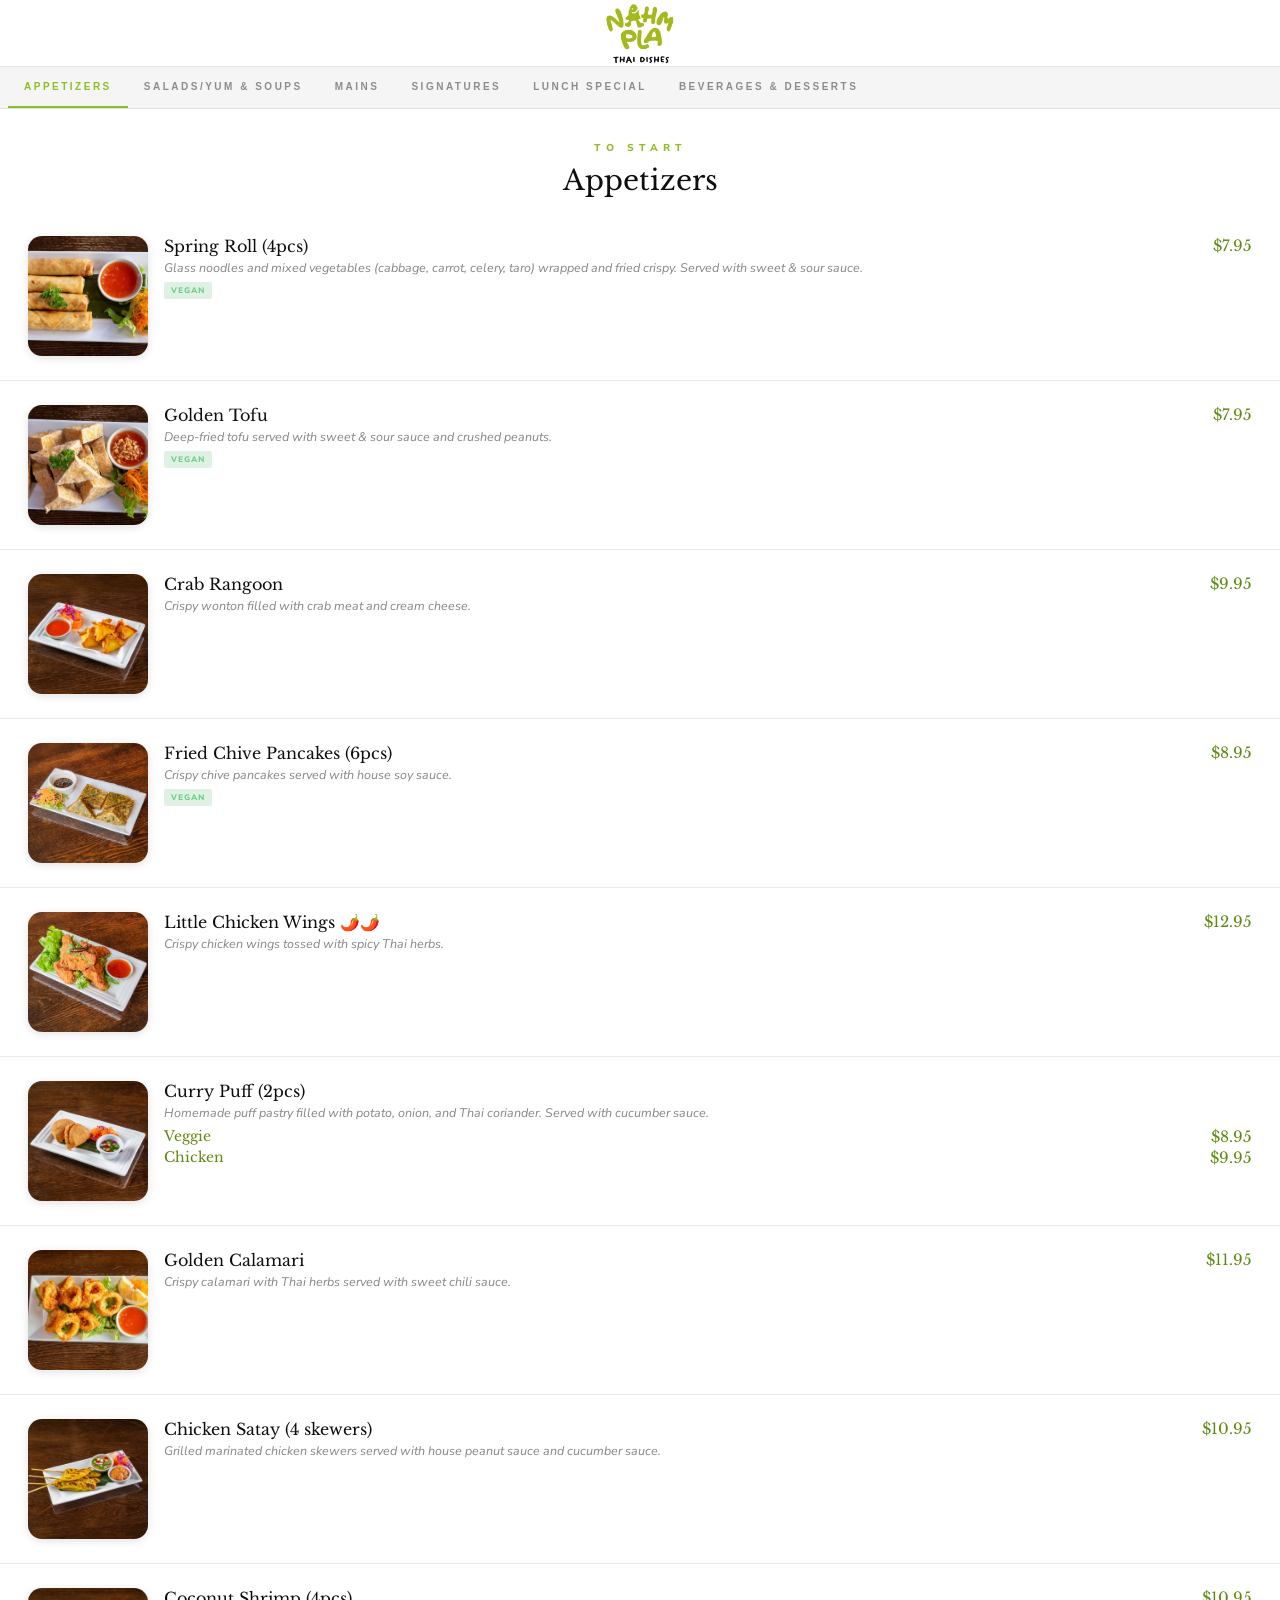
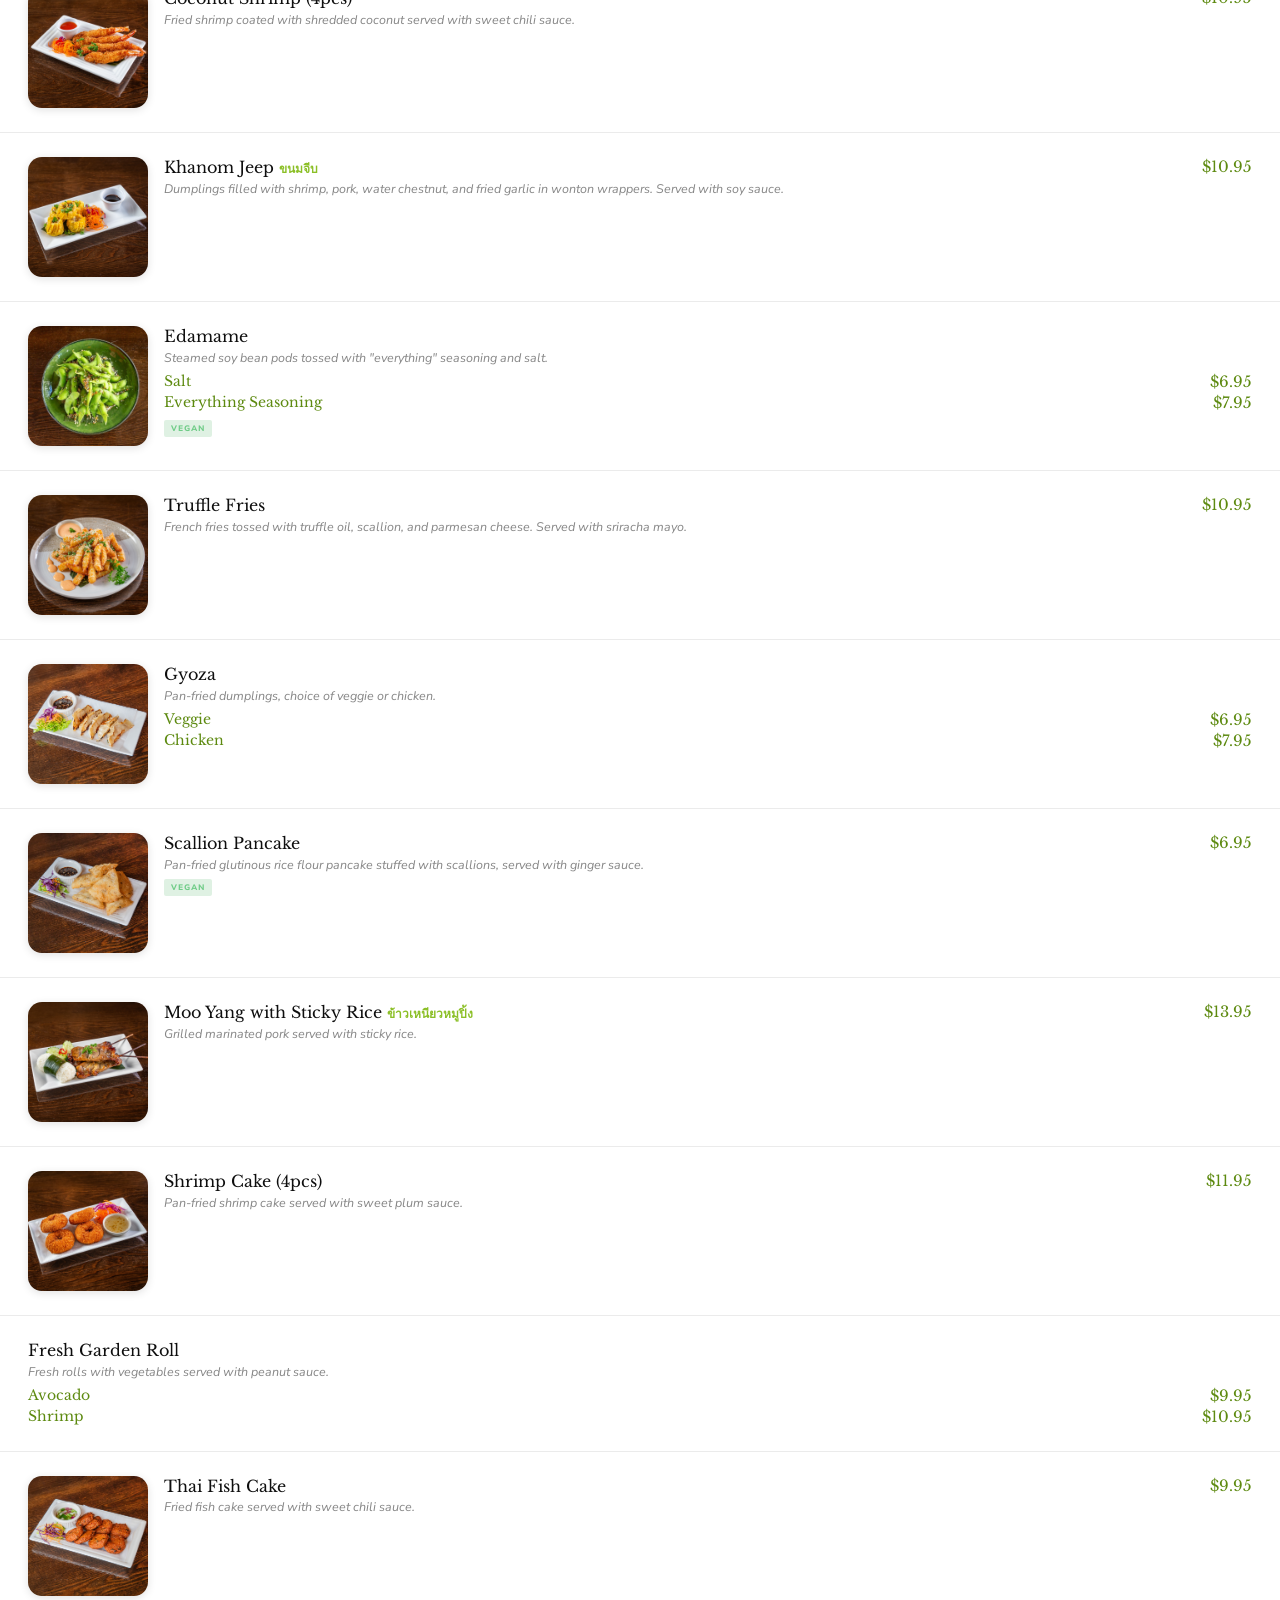
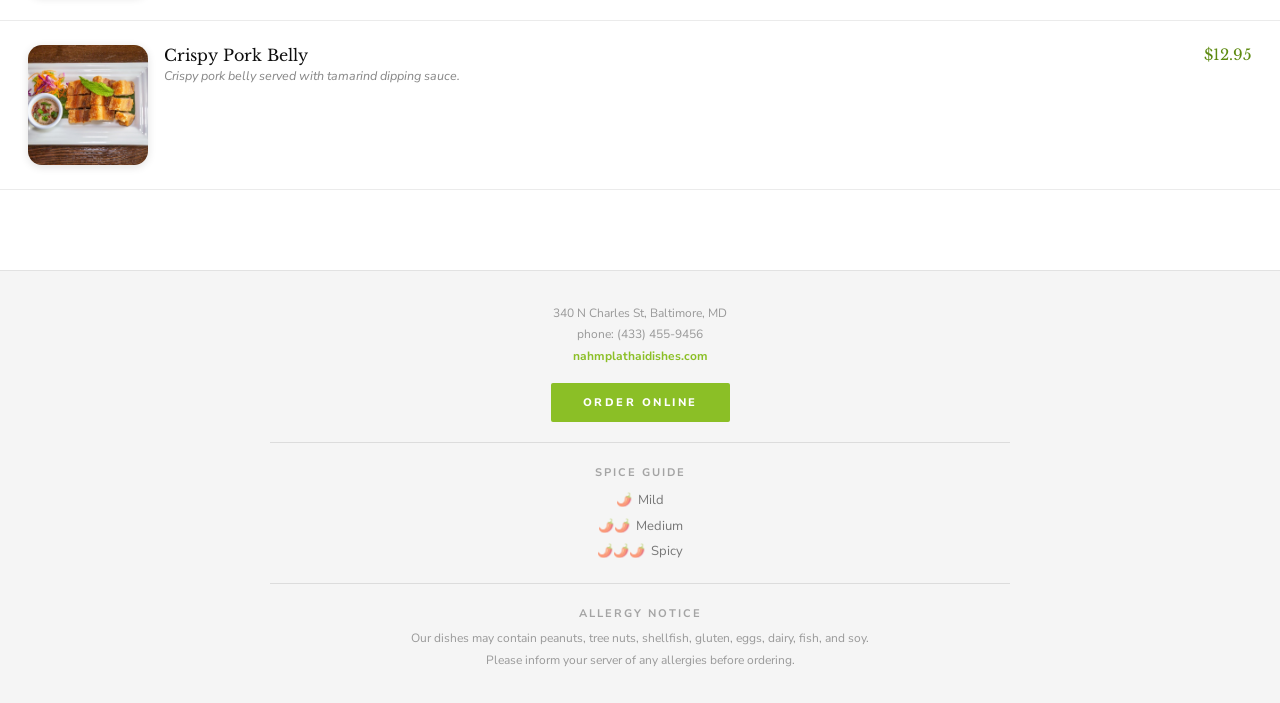
==== commit 42c8bba2: "added picture menu" ====
--- a/menu.html
+++ b/menu.html
@@ -7,9 +7,17 @@
 	<title>Menu — Nahm Pla Thai Dishes</title>
 	<link rel="preconnect" href="https://fonts.googleapis.com">
 	<link rel="preconnect" href="https://fonts.gstatic.com" crossorigin>
-	<link href="https://fonts.googleapis.com/css2?family=Libre+Baskerville:ital,wght@0,400;0,700;1,400&family=Nunito+Sans:wght@400;600;700;800&display=swap" rel="stylesheet">
+	<link
+		href="https://fonts.googleapis.com/css2?family=Libre+Baskerville:ital,wght@0,400;0,700;1,400&family=Nunito+Sans:wght@400;600;700;800&display=swap"
+		rel="stylesheet">
 	<style>
-		*, *::before, *::after { margin: 0; padding: 0; box-sizing: border-box; }
+		*,
+		*::before,
+		*::after {
+			margin: 0;
+			padding: 0;
+			box-sizing: border-box;
+		}
 
 		:root {
 			--green: #8BBF26;
@@ -17,10 +25,12 @@
 			--green-pale: #d4e89a;
 			--black: #0e0e0e;
 			--off-white: #f0ede4;
-			--dim: rgba(240,237,228,0.75);
-		}
-
-		html { scroll-behavior: smooth; }
+			--dim: rgba(240, 237, 228, 0.75);
+		}
+
+		html {
+			scroll-behavior: smooth;
+		}
 
 		body {
 			font-family: "Nunito Sans", sans-serif;
@@ -29,14 +39,17 @@
 			overflow-x: hidden;
 		}
 
-		a { text-decoration: none; color: inherit; }
+		a {
+			text-decoration: none;
+			color: inherit;
+		}
 
 		/* ── HEADER ── */
 		.header {
 			background: #ffffff;
 			/*padding: 10px;*/
 			text-align: center;
-			border-bottom: 1px solid rgba(0,0,0,.1);
+			border-bottom: 1px solid rgba(0, 0, 0, .1);
 			position: sticky;
 			top: 0;
 			z-index: 10;
@@ -49,7 +62,8 @@
 			transition: transform .3s ease;
 		}
 
-		.header-logo, img {
+		.header-logo,
+		img {
 			width: 70px;
 			height: 70px;
 			margin-bottom: -10px;
@@ -60,7 +74,7 @@
 			font-size: 11px;
 			letter-spacing: 3px;
 			text-transform: uppercase;
-			color: rgba(14,14,14,.4);
+			color: rgba(14, 14, 14, .4);
 		}
 
 		/* ── STICKY TAB NAV ── */
@@ -70,12 +84,14 @@
 			scrollbar-width: none;
 			-webkit-overflow-scrolling: touch;
 			background: #f5f5f5;
-			border-bottom: 1px solid rgba(0,0,0,.08);
+			border-bottom: 1px solid rgba(0, 0, 0, .08);
 			padding: 0 8px;
 			gap: 0;
 		}
 
-		.tab-nav::-webkit-scrollbar { display: none; }
+		.tab-nav::-webkit-scrollbar {
+			display: none;
+		}
 
 		.tab-btn {
 			flex-shrink: 0;
@@ -83,7 +99,7 @@
 			font-weight: 800;
 			letter-spacing: 2.5px;
 			text-transform: uppercase;
-			color: rgba(14,14,14,.45);
+			color: rgba(14, 14, 14, .45);
 			padding: 14px 16px;
 			border-bottom: 2px solid transparent;
 			cursor: pointer;
@@ -106,7 +122,9 @@
 			padding: 0 0 80px;
 		}
 
-		.section.active { display: block; }
+		.section.active {
+			display: block;
+		}
 
 		.section-heading {
 			padding: 32px 20px 0;
@@ -132,7 +150,7 @@
 
 		.section-note {
 			font-size: 12px;
-			color: rgba(240,237,228,.4);
+			color: rgba(240, 237, 228, .4);
 			font-style: italic;
 		}
 
@@ -141,15 +159,15 @@
 			font-weight: 700;
 			letter-spacing: 2.5px;
 			text-transform: uppercase;
-			color: rgba(14,14,14,.45);
+			color: rgba(14, 14, 14, .45);
 			margin-top: 10px;
 		}
 
 		/* ── PROTEIN BANNER ── */
 		.protein-banner {
 			margin: 24px 16px 0;
-			background: rgba(139,191,38,.08);
-			border: 1px solid rgba(93,138,16,.35);
+			background: rgba(139, 191, 38, .08);
+			border: 1px solid rgba(93, 138, 16, .35);
 			border-radius: 4px;
 			padding: 16px 20px;
 			text-align: center;
@@ -173,7 +191,7 @@
 
 		.protein-options span {
 			font-size: 13px;
-			color: rgba(14,14,14,.7);
+			color: rgba(14, 14, 14, .7);
 		}
 
 		.protein-options strong {
@@ -191,13 +209,17 @@
 			justify-content: space-between;
 			align-items: flex-start;
 			padding: 20px 20px;
-			border-bottom: 1px solid rgba(0,0,0,.08);
+			border-bottom: 1px solid rgba(0, 0, 0, .08);
 			gap: 16px;
 		}
 
-		.dish-row:active { background: rgba(0,0,0,.03); }
-
-		.dr-left { flex: 1; }
+		.dish-row:active {
+			background: rgba(0, 0, 0, .03);
+		}
+
+		.dr-left {
+			flex: 1;
+		}
 
 		.dr-name {
 			font-family: "Libre Baskerville", serif;
@@ -216,7 +238,7 @@
 
 		.dr-desc {
 			font-size: 12.5px;
-			color: rgba(14,14,14,.5);
+			color: rgba(14, 14, 14, .5);
 			line-height: 1.2;
 			font-style: italic;
 		}
@@ -262,9 +284,20 @@
 			border-radius: 2px;
 		}
 
-		.tag-g { background: rgba(139,191,38,.15); color: var(--green); }
-		.tag-h { background: rgba(200,50,50,.15); color: #e07070; }
-		.tag-v { background: rgba(40,160,70,.15); color: #70cc88; }
+		.tag-g {
+			background: rgba(139, 191, 38, .15);
+			color: var(--green);
+		}
+
+		.tag-h {
+			background: rgba(200, 50, 50, .15);
+			color: #e07070;
+		}
+
+		.tag-v {
+			background: rgba(40, 160, 70, .15);
+			color: #70cc88;
+		}
 
 		/* ── DISH PHOTO ── */
 		.dr-photo {
@@ -273,7 +306,8 @@
 			height: 80px;
 			border-radius: 10px;
 			overflow: hidden;
-			box-shadow: 0 2px 8px rgba(0,0,0,.12);
+			box-shadow: 0 2px 8px rgba(0, 0, 0, .12);
+			cursor: pointer;
 		}
 
 		.dr-photo img {
@@ -293,10 +327,10 @@
 			display: none;
 			position: fixed;
 			inset: 0;
-			z-index: 100;
-			background: rgba(0,0,0,.85);
-			backdrop-filter: blur(6px);
-			-webkit-backdrop-filter: blur(6px);
+			z-index: 200;
+			background: rgba(0, 0, 0, .88);
+			backdrop-filter: blur(8px);
+			-webkit-backdrop-filter: blur(8px);
 			align-items: center;
 			justify-content: center;
 			cursor: pointer;
@@ -308,22 +342,36 @@
 		}
 
 		@keyframes lbFadeIn {
-			from { opacity: 0; }
-			to   { opacity: 1; }
+			from {
+				opacity: 0;
+			}
+
+			to {
+				opacity: 1;
+			}
 		}
 
 		.lightbox-overlay img {
-			max-width: 92vw;
-			max-height: 80vh;
-			border-radius: 12px;
-			box-shadow: 0 8px 40px rgba(0,0,0,.5);
+			max-width: 95vw;
+			max-height: 95vh;
+			width: auto;
+			height: auto;
+			border-radius: 6px;
+			box-shadow: 0 8px 48px rgba(0, 0, 0, .7);
 			object-fit: contain;
 			animation: lbZoomIn .3s ease;
 		}
 
 		@keyframes lbZoomIn {
-			from { transform: scale(.85); opacity: 0; }
-			to   { transform: scale(1); opacity: 1; }
+			from {
+				transform: scale(.85);
+				opacity: 0;
+			}
+
+			to {
+				transform: scale(1);
+				opacity: 1;
+			}
 		}
 
 		.lightbox-close {
@@ -333,7 +381,7 @@
 			width: 36px;
 			height: 36px;
 			border: none;
-			background: rgba(255,255,255,.15);
+			background: rgba(255, 255, 255, .15);
 			color: #fff;
 			font-size: 22px;
 			border-radius: 50%;
@@ -344,7 +392,9 @@
 			transition: background .2s;
 		}
 
-		.lightbox-close:hover { background: rgba(255,255,255,.3); }
+		.lightbox-close:hover {
+			background: rgba(255, 255, 255, .3);
+		}
 
 		/* ── CATEGORY DIVIDER ── */
 		.cat-divider {
@@ -358,7 +408,7 @@
 			letter-spacing: 4px;
 			text-transform: uppercase;
 			color: var(--green);
-			border-top: 1px solid rgba(139,191,38,.25);
+			border-top: 1px solid rgba(139, 191, 38, .25);
 			padding-top: 16px;
 		}
 
@@ -366,13 +416,13 @@
 		.menu-footer {
 			text-align: center;
 			padding: 32px 24px;
-			border-top: 1px solid rgba(0,0,0,.08);
+			border-top: 1px solid rgba(0, 0, 0, .08);
 			background: #f5f5f5;
 		}
 
 		.menu-footer p {
 			font-size: 12px;
-			color: rgba(14,14,14,.4);
+			color: rgba(14, 14, 14, .4);
 			line-height: 1.8;
 		}
 
@@ -383,7 +433,7 @@
 
 		.menu-footer .footer-divider {
 			border: none;
-			border-top: 1px solid rgba(0,0,0,.1);
+			border-top: 1px solid rgba(0, 0, 0, .1);
 			margin: 20px auto;
 			width: 60%;
 		}
@@ -394,7 +444,7 @@
 
 		.menu-footer .spice-guide p {
 			font-size: 13px;
-			color: rgba(14,14,14,.55);
+			color: rgba(14, 14, 14, .55);
 			margin: 2px 0;
 		}
 
@@ -403,13 +453,13 @@
 			font-weight: 700;
 			text-transform: uppercase;
 			letter-spacing: 2px;
-			color: rgba(14,14,14,.35);
+			color: rgba(14, 14, 14, .35);
 			margin-bottom: 6px;
 		}
 
 		.menu-footer .allergy-notice {
 			font-size: 11px;
-			color: rgba(14,14,14,.35);
+			color: rgba(14, 14, 14, .35);
 			line-height: 1.7;
 		}
 
@@ -418,7 +468,7 @@
 			font-weight: 700;
 			text-transform: uppercase;
 			letter-spacing: 2px;
-			color: rgba(14,14,14,.35);
+			color: rgba(14, 14, 14, .35);
 			margin-bottom: 4px;
 		}
 
@@ -437,6 +487,7 @@
 				height: 120px;
 				border-radius: 14px;
 			}
+
 			.dish-row {
 				padding: 24px 28px;
 			}
@@ -447,7 +498,7 @@
 <body>
 
 	<header class="header">
-		<img src="/public/nahm-pla-logo-green.png" alt="Nahm Pla Logo" height="60" class="header-logo">
+		<img src="./public/nahm-pla-logo-green.png" alt="Nahm Pla Logo" height="60" class="header-logo">
 	</header>
 
 	<!-- Tab Nav -->
@@ -468,16 +519,23 @@
 		</div>
 		<div class="dish-list">
 			<div class="dish-row">
+				<div class="dr-photo" onclick="openLightbox(this)"><img src="Menu Photos/FriedFish.jpg"
+						alt="Fried Fish with Fish Sauce" loading="lazy"></div>
 				<div class="dr-left">
 					<div class="dr-name">Fried Fish with Fish Sauce</div>
 					<div class="dr-desc">Crispy fish with fish sauce, served with mango salad.</div>
 				</div>
-				<div class="dr-right"><div class="dr-price">$24.95</div></div>
-			</div>
-			<div class="dish-row">
+				<div class="dr-right">
+					<div class="dr-price">$24.95</div>
+				</div>
+			</div>
+			<div class="dish-row">
+				<div class="dr-photo" onclick="openLightbox(this)"><img src="Menu Photos/TamerindShrimp.png"
+						alt="Tamarind Shrimp" loading="lazy"></div>
 				<div class="dr-left">
 					<div class="dr-name">Tamarind Shrimp / Duck</div>
-					<div class="dr-desc">Fried shrimp or duck with tamarind sauce, garlic, fried shallots, and crispy chili.</div>
+					<div class="dr-desc">Fried shrimp or duck with tamarind sauce, garlic, fried shallots, and crispy
+						chili.</div>
 					<div class="dr-options">
 						<div class="dr-option"><span>Shrimp</span><span class="dr-price">$25.95</span></div>
 						<div class="dr-option"><span>Duck</span><span class="dr-price">$28.95</span></div>
@@ -487,69 +545,102 @@
 			<div class="dish-row">
 				<div class="dr-left">
 					<div class="dr-name">Crispy Duck Basil 🌶️🌶️</div>
-					<div class="dr-desc">Crispy duck stir-fried with chili, garlic, peppercorns, bell pepper, and Thai basil.</div>
-				</div>
-				<div class="dr-right"><div class="dr-price">$24.95</div></div>
-			</div>
-			<div class="dish-row">
+					<div class="dr-desc">Crispy duck stir-fried with chili, garlic, peppercorns, bell pepper, and Thai
+						basil.</div>
+				</div>
+				<div class="dr-right">
+					<div class="dr-price">$24.95</div>
+				</div>
+			</div>
+			<div class="dish-row">
+				<div class="dr-photo" onclick="openLightbox(this)"><img
+						src="Menu Photos/NahmPlaThaiDishes_CrispyDuckRedCurry.jpg" alt="Crispy Duck Red Curry"
+						loading="lazy"></div>
 				<div class="dr-left">
 					<div class="dr-name">Crispy Duck Red Curry 🌶️🌶️</div>
-					<div class="dr-desc">Red curry with crispy duck, pineapple, lychee, tomatoes, bell peppers, and Thai basil.</div>
-				</div>
-				<div class="dr-right"><div class="dr-price">$24.95</div></div>
+					<div class="dr-desc">Red curry with crispy duck, pineapple, lychee, tomatoes, bell peppers, and Thai
+						basil.</div>
+				</div>
+				<div class="dr-right">
+					<div class="dr-price">$24.95</div>
+				</div>
 			</div>
 			<div class="dish-row">
 				<div class="dr-left">
 					<div class="dr-name">Basil Minced Chicken with Fried Egg 🌶️🌶️</div>
-					<div class="dr-desc">Minced chicken stir-fried with basil, chili, and bell pepper served over rice with fried egg.</div>
-				</div>
-				<div class="dr-right"><div class="dr-price">$18.95</div></div>
-			</div>
-			<div class="dish-row">
-				<div class="dr-photo" onclick="openLightbox(this)">
-					<img src="Menu Photos/NahmPlaThaiDishes_PanangSalmon_2880x2304.jpg" alt="Salmon Panang Curry" loading="lazy">
+					<div class="dr-desc">Minced chicken stir-fried with basil, chili, and bell pepper served over rice
+						with fried egg.</div>
+				</div>
+				<div class="dr-right">
+					<div class="dr-price">$18.95</div>
+				</div>
+			</div>
+			<div class="dish-row">
+				<div class="dr-photo" onclick="openLightbox(this)">
+					<img src="Menu Photos/NahmPlaThaiDishes_PanangSalmon_2880x2304.jpg" alt="Salmon Panang Curry"
+						loading="lazy">
 				</div>
 				<div class="dr-left">
 					<div class="dr-name">Salmon Panang Curry 🌶️🌶️</div>
-					<div class="dr-desc">Panang curry paste with coconut milk and peanut sauce, long beans, red bell peppers, topped with kaffir lime leaves.</div>
-				</div>
-				<div class="dr-right"><div class="dr-price">$26.95</div></div>
+					<div class="dr-desc">Panang curry paste with coconut milk and peanut sauce, long beans, red bell
+						peppers, topped with kaffir lime leaves.</div>
+				</div>
+				<div class="dr-right">
+					<div class="dr-price">$26.95</div>
+				</div>
 			</div>
 			<div class="dish-row">
 				<div class="dr-left">
 					<div class="dr-name">Salmon Mango 🌶️🌶️🌶️</div>
-					<div class="dr-desc">Grilled salmon steak with mango, red onion, cherry tomato, scallion, cashew nuts, and cilantro with spicy lime dressing. Served with jasmine rice.</div>
-				</div>
-				<div class="dr-right"><div class="dr-price">$26.95</div></div>
-			</div>
-			<div class="dish-row">
+					<div class="dr-desc">Grilled salmon steak with mango, red onion, cherry tomato, scallion, cashew
+						nuts, and cilantro with spicy lime dressing. Served with jasmine rice.</div>
+				</div>
+				<div class="dr-right">
+					<div class="dr-price">$26.95</div>
+				</div>
+			</div>
+			<div class="dish-row">
+				<div class="dr-photo" onclick="openLightbox(this)"><img src="Menu Photos/CryingTiger.jpg"
+						alt="Crying Tiger Steak" loading="lazy"></div>
 				<div class="dr-left">
 					<div class="dr-name">Crying Tiger Steak <span class="dr-name-thai">เสือร้องไห้</span></div>
 					<div class="dr-desc">Grilled ribeye (10oz) with sticky rice and tamarind dipping sauce.</div>
 				</div>
-				<div class="dr-right"><div class="dr-price">$26.95</div></div>
-			</div>
-			<div class="dish-row">
+				<div class="dr-right">
+					<div class="dr-price">$26.95</div>
+				</div>
+			</div>
+			<div class="dish-row">
+				<div class="dr-photo" onclick="openLightbox(this)"><img
+						src="Menu Photos/NahmPlaThaiDishes_SeafoodCurryStirFry.jpg" alt="Seafood Curry Stir-Fry"
+						loading="lazy"></div>
 				<div class="dr-left">
 					<div class="dr-name">Seafood Curry Stir-Fry</div>
 					<div class="dr-desc">Stir-fried shrimp and squid with egg, onion, and green onion.</div>
 				</div>
-				<div class="dr-right"><div class="dr-price">$28.95</div></div>
+				<div class="dr-right">
+					<div class="dr-price">$28.95</div>
+				</div>
 			</div>
 			<div class="dish-row">
 				<div class="dr-left">
 					<div class="dr-name">Seafood Pad Cha 🌶️🌶️🌶️</div>
-					<div class="dr-desc">Spicy stir-fried mixed seafood with chili, garlic, green beans, bell peppers, bamboo shoots, young peppercorns, and Thai basil.</div>
-				</div>
-				<div class="dr-right"><div class="dr-price">$28.95</div></div>
-			</div>
-			<div class="dish-row">
-				<div class="dr-photo" onclick="openLightbox(this)">
-					<img src="Menu Photos/NahmPlaThaiDishes_KhaoSoyNoodle_2880x2304.jpg" alt="Khao Soi Noodle" loading="lazy">
+					<div class="dr-desc">Spicy stir-fried mixed seafood with chili, garlic, green beans, bell peppers,
+						bamboo shoots, young peppercorns, and Thai basil.</div>
+				</div>
+				<div class="dr-right">
+					<div class="dr-price">$28.95</div>
+				</div>
+			</div>
+			<div class="dish-row">
+				<div class="dr-photo" onclick="openLightbox(this)">
+					<img src="Menu Photos/NahmPlaThaiDishes_KhaoSoyNoodle_2880x2304.jpg" alt="Khao Soi Noodle"
+						loading="lazy">
 				</div>
 				<div class="dr-left">
 					<div class="dr-name">Khao Soi Noodle 🌶️🌶️</div>
-					<div class="dr-desc">Egg noodle in Northern style curry topped with cilantro, red onion, pickled mustard green, and crispy egg noodle.</div>
+					<div class="dr-desc">Egg noodle in Northern style curry topped with cilantro, red onion, pickled
+						mustard green, and crispy egg noodle.</div>
 					<div class="dr-options">
 						<div class="dr-option"><span>Tofu</span><span class="dr-price">$17.95</span></div>
 						<div class="dr-option"><span>Chicken</span><span class="dr-price">$18.95</span></div>
@@ -558,7 +649,7 @@
 						<div class="dr-option"><span>Crispy Duck</span><span class="dr-price">$24.95</span></div>
 					</div>
 				</div>
-				</div>
+			</div>
 		</div>
 	</section>
 
@@ -570,45 +661,67 @@
 		</div>
 		<div class="dish-list">
 			<div class="dish-row">
+				<div class="dr-photo" onclick="openLightbox(this)"><img src="Menu Photos/SpringRoll.jpeg"
+						alt="Spring Roll" loading="lazy"></div>
 				<div class="dr-left">
 					<div class="dr-name">Spring Roll (4pcs)</div>
-					<div class="dr-desc">Glass noodles and mixed vegetables (cabbage, carrot, celery, taro) wrapped and fried crispy. Served with sweet &amp; sour sauce.</div>
+					<div class="dr-desc">Glass noodles and mixed vegetables (cabbage, carrot, celery, taro) wrapped and
+						fried crispy. Served with sweet &amp; sour sauce.</div>
 					<div class="dr-tags"><span class="dtag tag-v">Vegan</span></div>
 				</div>
-				<div class="dr-right"><div class="dr-price">$7.95</div></div>
-			</div>
-			<div class="dish-row">
+				<div class="dr-right">
+					<div class="dr-price">$7.95</div>
+				</div>
+			</div>
+			<div class="dish-row">
+				<div class="dr-photo" onclick="openLightbox(this)"><img src="Menu Photos/GoldenTofu.jpeg"
+						alt="Golden Tofu" loading="lazy"></div>
 				<div class="dr-left">
 					<div class="dr-name">Golden Tofu</div>
 					<div class="dr-desc">Deep-fried tofu served with sweet &amp; sour sauce and crushed peanuts.</div>
 					<div class="dr-tags"><span class="dtag tag-v">Vegan</span></div>
 				</div>
-				<div class="dr-right"><div class="dr-price">$7.95</div></div>
-			</div>
-			<div class="dish-row">
-				<div class="dr-photo" onclick="openLightbox(this)">
-					<img src="Menu Photos/NahmPlaThaiDishes_CrabRangoon_2880x2304.jpg" alt="Crab Rangoon" loading="lazy">
+				<div class="dr-right">
+					<div class="dr-price">$7.95</div>
+				</div>
+			</div>
+			<div class="dish-row">
+				<div class="dr-photo" onclick="openLightbox(this)">
+					<img src="Menu Photos/NahmPlaThaiDishes_CrabRangoon_2880x2304.jpg" alt="Crab Rangoon"
+						loading="lazy">
 				</div>
 				<div class="dr-left">
 					<div class="dr-name">Crab Rangoon</div>
 					<div class="dr-desc">Crispy wonton filled with crab meat and cream cheese.</div>
 				</div>
-				<div class="dr-right"><div class="dr-price">$9.95</div></div>
-			</div>
-			<div class="dish-row">
+				<div class="dr-right">
+					<div class="dr-price">$9.95</div>
+				</div>
+			</div>
+			<div class="dish-row">
+				<div class="dr-photo" onclick="openLightbox(this)"><img
+						src="Menu Photos/NahmPlaThaiDishes_FriedChivePankcakes.jpg" alt="Fried Chive Pancakes"
+						loading="lazy"></div>
 				<div class="dr-left">
 					<div class="dr-name">Fried Chive Pancakes (6pcs)</div>
 					<div class="dr-desc">Crispy chive pancakes served with house soy sauce.</div>
 					<div class="dr-tags"><span class="dtag tag-v">Vegan</span></div>
 				</div>
-				<div class="dr-right"><div class="dr-price">$8.95</div></div>
-			</div>
-			<div class="dish-row">
+				<div class="dr-right">
+					<div class="dr-price">$8.95</div>
+				</div>
+			</div>
+			<div class="dish-row">
+				<div class="dr-photo" onclick="openLightbox(this)"><img
+						src="Menu Photos/NahmPlaThaiDishes_LittleChickenWings.jpg" alt="Little Chicken Wings"
+						loading="lazy"></div>
 				<div class="dr-left">
 					<div class="dr-name">Little Chicken Wings 🌶️🌶️</div>
 					<div class="dr-desc">Crispy chicken wings tossed with spicy Thai herbs.</div>
 				</div>
-				<div class="dr-right"><div class="dr-price">$12.95</div></div>
+				<div class="dr-right">
+					<div class="dr-price">$12.95</div>
+				</div>
 			</div>
 			<div class="dish-row">
 				<div class="dr-photo" onclick="openLightbox(this)">
@@ -616,7 +729,8 @@
 				</div>
 				<div class="dr-left">
 					<div class="dr-name">Curry Puff (2pcs)</div>
-					<div class="dr-desc">Homemade puff pastry filled with potato, onion, and Thai coriander. Served with cucumber sauce.</div>
+					<div class="dr-desc">Homemade puff pastry filled with potato, onion, and Thai coriander. Served with
+						cucumber sauce.</div>
 					<div class="dr-options">
 						<div class="dr-option"><span>Veggie</span><span class="dr-price">$8.95</span></div>
 						<div class="dr-option"><span>Chicken</span><span class="dr-price">$9.95</span></div>
@@ -624,31 +738,42 @@
 				</div>
 			</div>
 			<div class="dish-row">
+				<div class="dr-photo" onclick="openLightbox(this)"><img src="Menu Photos/GoldenCalamari.jpeg"
+						alt="Golden Calamari" loading="lazy"></div>
 				<div class="dr-left">
 					<div class="dr-name">Golden Calamari</div>
 					<div class="dr-desc">Crispy calamari with Thai herbs served with sweet chili sauce.</div>
 				</div>
-				<div class="dr-right"><div class="dr-price">$11.95</div></div>
-			</div>
-			<div class="dish-row">
-				<div class="dr-photo" onclick="openLightbox(this)">
-					<img src="Menu Photos/NahmPlaThaiDishes_ChickenSatay_2880x2304.jpg" alt="Chicken Satay" loading="lazy">
+				<div class="dr-right">
+					<div class="dr-price">$11.95</div>
+				</div>
+			</div>
+			<div class="dish-row">
+				<div class="dr-photo" onclick="openLightbox(this)">
+					<img src="Menu Photos/NahmPlaThaiDishes_ChickenSatay_2880x2304.jpg" alt="Chicken Satay"
+						loading="lazy">
 				</div>
 				<div class="dr-left">
 					<div class="dr-name">Chicken Satay (4 skewers)</div>
-					<div class="dr-desc">Grilled marinated chicken skewers served with house peanut sauce and cucumber sauce.</div>
-				</div>
-				<div class="dr-right"><div class="dr-price">$10.95</div></div>
-			</div>
-			<div class="dish-row">
-				<div class="dr-photo" onclick="openLightbox(this)">
-					<img src="Menu Photos/NahmPlaThaiDishes_CoconutShrimp_2880x2304.jpg" alt="Coconut Shrimp" loading="lazy">
+					<div class="dr-desc">Grilled marinated chicken skewers served with house peanut sauce and cucumber
+						sauce.</div>
+				</div>
+				<div class="dr-right">
+					<div class="dr-price">$10.95</div>
+				</div>
+			</div>
+			<div class="dish-row">
+				<div class="dr-photo" onclick="openLightbox(this)">
+					<img src="Menu Photos/NahmPlaThaiDishes_CoconutShrimp_2880x2304.jpg" alt="Coconut Shrimp"
+						loading="lazy">
 				</div>
 				<div class="dr-left">
 					<div class="dr-name">Coconut Shrimp (4pcs)</div>
 					<div class="dr-desc">Fried shrimp coated with shredded coconut served with sweet chili sauce.</div>
 				</div>
-				<div class="dr-right"><div class="dr-price">$10.95</div></div>
+				<div class="dr-right">
+					<div class="dr-price">$10.95</div>
+				</div>
 			</div>
 			<div class="dish-row">
 				<div class="dr-photo" onclick="openLightbox(this)">
@@ -656,32 +781,44 @@
 				</div>
 				<div class="dr-left">
 					<div class="dr-name">Khanom Jeep <span class="dr-name-thai">ขนมจีบ</span></div>
-					<div class="dr-desc">Dumplings filled with shrimp, pork, water chestnut, and fried garlic in wonton wrappers. Served with soy sauce.</div>
-				</div>
-				<div class="dr-right"><div class="dr-price">$10.95</div></div>
-			</div>
-			<div class="dish-row">
+					<div class="dr-desc">Dumplings filled with shrimp, pork, water chestnut, and fried garlic in wonton
+						wrappers. Served with soy sauce.</div>
+				</div>
+				<div class="dr-right">
+					<div class="dr-price">$10.95</div>
+				</div>
+			</div>
+			<div class="dish-row">
+				<div class="dr-photo" onclick="openLightbox(this)"><img src="Menu Photos/Edamame.jpeg" alt="Edamame"
+						loading="lazy"></div>
 				<div class="dr-left">
 					<div class="dr-name">Edamame</div>
 					<div class="dr-desc">Steamed soy bean pods tossed with "everything" seasoning and salt.</div>
 					<div class="dr-options">
 						<div class="dr-option"><span>Salt</span><span class="dr-price">$6.95</span></div>
-						<div class="dr-option"><span>Everything Seasoning</span><span class="dr-price">$7.95</span></div>
+						<div class="dr-option"><span>Everything Seasoning</span><span class="dr-price">$7.95</span>
+						</div>
 					</div>
 					<div class="dr-tags"><span class="dtag tag-v">Vegan</span></div>
 				</div>
 			</div>
 			<div class="dish-row">
 				<div class="dr-photo" onclick="openLightbox(this)">
-					<img src="Menu Photos/NahmPlaThaiDishes_TruffleFries_2880x2304.jpg" alt="Truffle Fries" loading="lazy">
+					<img src="Menu Photos/NahmPlaThaiDishes_TruffleFries_2880x2304.jpg" alt="Truffle Fries"
+						loading="lazy">
 				</div>
 				<div class="dr-left">
 					<div class="dr-name">Truffle Fries</div>
-					<div class="dr-desc">French fries tossed with truffle oil, scallion, and parmesan cheese. Served with sriracha mayo.</div>
-				</div>
-				<div class="dr-right"><div class="dr-price">$10.95</div></div>
-			</div>
-			<div class="dish-row">
+					<div class="dr-desc">French fries tossed with truffle oil, scallion, and parmesan cheese. Served
+						with sriracha mayo.</div>
+				</div>
+				<div class="dr-right">
+					<div class="dr-price">$10.95</div>
+				</div>
+			</div>
+			<div class="dish-row">
+				<div class="dr-photo" onclick="openLightbox(this)"><img src="Menu Photos/NahmPlaThaiDishes_Gyoza.jpg"
+						alt="Gyoza" loading="lazy"></div>
 				<div class="dr-left">
 					<div class="dr-name">Gyoza</div>
 					<div class="dr-desc">Pan-fried dumplings, choice of veggie or chicken.</div>
@@ -692,22 +829,32 @@
 				</div>
 			</div>
 			<div class="dish-row">
+				<div class="dr-photo" onclick="openLightbox(this)"><img
+						src="Menu Photos/NahmPlaThaiDishes_ScallionPancakes.jpg" alt="Scallion Pancake" loading="lazy">
+				</div>
 				<div class="dr-left">
 					<div class="dr-name">Scallion Pancake</div>
-					<div class="dr-desc">Pan-fried glutinous rice flour pancake stuffed with scallions, served with ginger sauce.</div>
+					<div class="dr-desc">Pan-fried glutinous rice flour pancake stuffed with scallions, served with
+						ginger sauce.</div>
 					<div class="dr-tags"><span class="dtag tag-v">Vegan</span></div>
 				</div>
-				<div class="dr-right"><div class="dr-price">$6.95</div></div>
-			</div>
-			<div class="dish-row">
-				<div class="dr-photo" onclick="openLightbox(this)">
-					<img src="Menu Photos/NahmPlaThaiDishes_MooYangWStickyRice_2880x2304.jpg" alt="Moo Yang with Sticky Rice" loading="lazy">
-				</div>
-				<div class="dr-left">
-					<div class="dr-name">Moo Yang with Sticky Rice <span class="dr-name-thai">ข้าวเหนียวหมูปิ้ง</span></div>
+				<div class="dr-right">
+					<div class="dr-price">$6.95</div>
+				</div>
+			</div>
+			<div class="dish-row">
+				<div class="dr-photo" onclick="openLightbox(this)">
+					<img src="Menu Photos/NahmPlaThaiDishes_MooYangWStickyRice_2880x2304.jpg"
+						alt="Moo Yang with Sticky Rice" loading="lazy">
+				</div>
+				<div class="dr-left">
+					<div class="dr-name">Moo Yang with Sticky Rice <span class="dr-name-thai">ข้าวเหนียวหมูปิ้ง</span>
+					</div>
 					<div class="dr-desc">Grilled marinated pork served with sticky rice.</div>
 				</div>
-				<div class="dr-right"><div class="dr-price">$13.95</div></div>
+				<div class="dr-right">
+					<div class="dr-price">$13.95</div>
+				</div>
 			</div>
 			<div class="dish-row">
 				<div class="dr-photo" onclick="openLightbox(this)">
@@ -717,7 +864,9 @@
 					<div class="dr-name">Shrimp Cake (4pcs)</div>
 					<div class="dr-desc">Pan-fried shrimp cake served with sweet plum sauce.</div>
 				</div>
-				<div class="dr-right"><div class="dr-price">$11.95</div></div>
+				<div class="dr-right">
+					<div class="dr-price">$11.95</div>
+				</div>
 			</div>
 			<div class="dish-row">
 				<div class="dr-left">
@@ -730,18 +879,26 @@
 				</div>
 			</div>
 			<div class="dish-row">
+				<div class="dr-photo" onclick="openLightbox(this)"><img
+						src="Menu Photos/NahmPlaThaiDishes_FishCakes.jpg" alt="Thai Fish Cake" loading="lazy"></div>
 				<div class="dr-left">
 					<div class="dr-name">Thai Fish Cake</div>
 					<div class="dr-desc">Fried fish cake served with sweet chili sauce.</div>
 				</div>
-				<div class="dr-right"><div class="dr-price">$9.95</div></div>
-			</div>
-			<div class="dish-row">
+				<div class="dr-right">
+					<div class="dr-price">$9.95</div>
+				</div>
+			</div>
+			<div class="dish-row">
+				<div class="dr-photo" onclick="openLightbox(this)"><img src="Menu Photos/CrispyPorkBelly.jpeg"
+						alt="Crispy Pork Belly" loading="lazy"></div>
 				<div class="dr-left">
 					<div class="dr-name">Crispy Pork Belly</div>
 					<div class="dr-desc">Crispy pork belly served with tamarind dipping sauce.</div>
 				</div>
-				<div class="dr-right"><div class="dr-price">$12.95</div></div>
+				<div class="dr-right">
+					<div class="dr-price">$12.95</div>
+				</div>
 			</div>
 		</div>
 	</section>
@@ -753,11 +910,16 @@
 			<div class="section-title">Salads/Yum &amp; Soups</div>
 		</div>
 		<div class="dish-list">
-			<div class="cat-divider"><div class="cat-divider-label">Soup</div></div>
-			<div class="dish-row">
+			<div class="cat-divider">
+				<div class="cat-divider-label">Soup</div>
+			</div>
+			<div class="dish-row">
+				<div class="dr-photo" onclick="openLightbox(this)"><img src="Menu Photos/TomYumSoup.jpeg" alt="Tom Yum"
+						loading="lazy"></div>
 				<div class="dr-left">
 					<div class="dr-name">Tom Yum 🌶️🌶️</div>
-					<div class="dr-desc">Spicy and sour soup with lemongrass, galangal, kaffir lime leaves, chili paste, mushrooms, and herbs.</div>
+					<div class="dr-desc">Spicy and sour soup with lemongrass, galangal, kaffir lime leaves, chili paste,
+						mushrooms, and herbs.</div>
 					<div class="dr-options">
 						<div class="dr-option"><span>Veggie</span><span class="dr-price">$9.95</span></div>
 						<div class="dr-option"><span>Chicken</span><span class="dr-price">$10.95</span></div>
@@ -771,7 +933,8 @@
 				</div>
 				<div class="dr-left">
 					<div class="dr-name">Tom Kha 🌶️</div>
-					<div class="dr-desc">Coconut soup with lemongrass, galangal, kaffir lime leaves, mushrooms, and herbs.</div>
+					<div class="dr-desc">Coconut soup with lemongrass, galangal, kaffir lime leaves, mushrooms, and
+						herbs.</div>
 					<div class="dr-options">
 						<div class="dr-option"><span>Veggie</span><span class="dr-price">$9.95</span></div>
 						<div class="dr-option"><span>Chicken</span><span class="dr-price">$10.95</span></div>
@@ -780,12 +943,16 @@
 				</div>
 			</div>
 			<div class="dish-row">
+				<div class="dr-photo" onclick="openLightbox(this)"><img src="Menu Photos/TofuSoup.jpeg" alt="Tofu Soup"
+						loading="lazy"></div>
 				<div class="dr-left">
 					<div class="dr-name">Tofu Soup</div>
 					<div class="dr-desc">Soft tofu soup with vegetables.</div>
 					<div class="dr-tags"><span class="dtag tag-v">Vegan</span></div>
 				</div>
-				<div class="dr-right"><div class="dr-price">$9.95</div></div>
+				<div class="dr-right">
+					<div class="dr-price">$9.95</div>
+				</div>
 			</div>
 			<div class="dish-row">
 				<div class="dr-photo" onclick="openLightbox(this)">
@@ -793,64 +960,97 @@
 				</div>
 				<div class="dr-left">
 					<div class="dr-name">Wonton Soup</div>
-					<div class="dr-desc">Chicken & shrimp wontons in clear broth topped with scallions and cilantro.</div>
-				</div>
-				<div class="dr-right"><div class="dr-price">$11.95</div></div>
-			</div>
-			<div class="cat-divider"><div class="cat-divider-label">Salad / Yum</div></div>
-				<div class="dish-row">
-					<div class="dr-photo" onclick="openLightbox(this)">
-						<img src="Menu Photos/NahmPlaThaiDishes_PapayaSalad_2880x2304.jpg" alt="Som Tum Thai" loading="lazy">
+					<div class="dr-desc">Chicken & shrimp wontons in clear broth topped with scallions and cilantro.
 					</div>
-					<div class="dr-left">
-						<div class="dr-name">Som Tum Thai 🌶️🌶️</div>
-						<div class="dr-desc">Green papaya salad with long beans, cherry tomatoes, carrots, lime, fish sauce, and peanuts.</div>
-					</div>
-					<div class="dr-right"><div class="dr-price">$9.95</div></div>
-				</div>
-				<div class="dish-row">
-					<div class="dr-left">
-						<div class="dr-name">Som Tum Pu Pla Ra 🌶️🌶️</div>
-						<div class="dr-desc">Green papaya salad with pickled crab, fermented fish sauce, long beans, Thai eggplant, and lime dressing.</div>
-					</div>
-					<div class="dr-right"><div class="dr-price">$10.95</div></div>
-				</div>
-				<div class="dish-row">
-					<div class="dr-photo" onclick="openLightbox(this)">
-						<img src="Menu Photos/NahmPlaThaiDishes_NamTokBeefSalad_2880x2304.jpg" alt="Nam Tok Beef Salad" loading="lazy">
-					</div>
-					<div class="dr-left">
-						<div class="dr-name">Nam Tok Beef Salad 🌶️🌶️</div>
-						<div class="dr-desc">Grilled beef with shallots, scallions, cilantro, chili flakes, toasted rice powder, and fish sauce lime dressing.</div>
-					</div>
-					<div class="dr-right"><div class="dr-price">$13.95</div></div>
-				</div>
-				<div class="dish-row">
-					<div class="dr-left">
-						<div class="dr-name">Laab Gai 🌶️🌶️</div>
-						<div class="dr-desc">Minced chicken salad with shallots, scallions, cilantro, chili flakes, toasted rice powder, and fish sauce lime dressing.</div>
-					</div>
-					<div class="dr-right"><div class="dr-price">$11.95</div></div>
-				</div>
-				<div class="dish-row">
-					<div class="dr-left">
-						<div class="dr-name">Acoado Salad</div>
-						<div class="dr-desc">Avocado with mixed greens, carrots, cucumber, tomatoes, and shallots, served with peanut sauce.</div>
-						<div class="dr-tags"><span class="dtag tag-v">Vegan</span></div>
-					</div>
-					<div class="dr-right"><div class="dr-price">$10.95</div></div>
-				</div>
-				<div class="dish-row">
-					<div class="dr-photo" onclick="openLightbox(this)">
-						<img src="Menu Photos/NahmPlaThaiDishes_MangoAvocadoSalad_2880x2304.jpg" alt="Mango Avocado Salad" loading="lazy">
-					</div>
-					<div class="dr-left">
-						<div class="dr-name">Mango Acoado Salad 🌶️🌶️🌶️</div>
-						<div class="dr-desc">Mango, avocado, red onions, cherry tomatoes, cilantro, and cashew nuts with chili lime dressing.</div>
-					</div>
-					<div class="dr-right"><div class="dr-price">$11.95</div></div>
-				</div>
-			</div>
+				</div>
+				<div class="dr-right">
+					<div class="dr-price">$11.95</div>
+				</div>
+			</div>
+			<div class="cat-divider">
+				<div class="cat-divider-label">Salad / Yum</div>
+			</div>
+			<div class="dish-row">
+				<div class="dr-photo" onclick="openLightbox(this)">
+					<img src="Menu Photos/NahmPlaThaiDishes_PapayaSalad_2880x2304.jpg" alt="Som Tum Thai"
+						loading="lazy">
+				</div>
+				<div class="dr-left">
+					<div class="dr-name">Som Tum Thai 🌶️🌶️</div>
+					<div class="dr-desc">Green papaya salad with long beans, cherry tomatoes, carrots, lime, fish sauce,
+						and peanuts.</div>
+				</div>
+				<div class="dr-right">
+					<div class="dr-price">$9.95</div>
+				</div>
+			</div>
+			<div class="dish-row">
+				<div class="dr-photo" onclick="openLightbox(this)"><img src="Menu Photos/SomTumPuPlaRa.jpeg"
+						alt="Som Tum Pu Pla Ra" loading="lazy"></div>
+				<div class="dr-left">
+					<div class="dr-name">Som Tum Pu Pla Ra 🌶️🌶️</div>
+					<div class="dr-desc">Green papaya salad with pickled crab, fermented fish sauce, long beans, Thai
+						eggplant, and lime dressing.</div>
+				</div>
+				<div class="dr-right">
+					<div class="dr-price">$10.95</div>
+				</div>
+			</div>
+			<div class="dish-row">
+				<div class="dr-photo" onclick="openLightbox(this)">
+					<img src="Menu Photos/NahmPlaThaiDishes_NamTokBeefSalad_2880x2304.jpg" alt="Nam Tok Beef Salad"
+						loading="lazy">
+				</div>
+				<div class="dr-left">
+					<div class="dr-name">Nam Tok Beef Salad 🌶️🌶️</div>
+					<div class="dr-desc">Grilled beef with shallots, scallions, cilantro, chili flakes, toasted rice
+						powder, and fish sauce lime dressing.</div>
+				</div>
+				<div class="dr-right">
+					<div class="dr-price">$13.95</div>
+				</div>
+			</div>
+			<div class="dish-row">
+				<div class="dr-photo" onclick="openLightbox(this)"><img src="Menu Photos/LaabKai.jpeg" alt="Laab Gai"
+						loading="lazy"></div>
+				<div class="dr-left">
+					<div class="dr-name">Laab Gai 🌶️🌶️</div>
+					<div class="dr-desc">Minced chicken salad with shallots, scallions, cilantro, chili flakes, toasted
+						rice powder, and fish sauce lime dressing.</div>
+				</div>
+				<div class="dr-right">
+					<div class="dr-price">$11.95</div>
+				</div>
+			</div>
+			<div class="dish-row">
+				<div class="dr-photo" onclick="openLightbox(this)">
+					<img src="Menu Photos/AvocadoSalad.jpeg" alt="Avocado Salad" loading="lazy">
+				</div>
+				<div class="dr-left">
+					<div class="dr-name">Avocado Salad</div>
+					<div class="dr-desc">Avocado with mixed greens, carrots, cucumber, tomatoes, and shallots, served
+						with peanut sauce.</div>
+					<div class="dr-tags"><span class="dtag tag-v">Vegan</span></div>
+				</div>
+				<div class="dr-right">
+					<div class="dr-price">$10.95</div>
+				</div>
+			</div>
+			<div class="dish-row">
+				<div class="dr-photo" onclick="openLightbox(this)">
+					<img src="Menu Photos/NahmPlaThaiDishes_MangoAvocadoSalad_2880x2304.jpg" alt="Mango Avocado Salad"
+						loading="lazy">
+				</div>
+				<div class="dr-left">
+					<div class="dr-name">Mango Acoado Salad 🌶️🌶️🌶️</div>
+					<div class="dr-desc">Mango, avocado, red onions, cherry tomatoes, cilantro, and cashew nuts with
+						chili lime dressing.</div>
+				</div>
+				<div class="dr-right">
+					<div class="dr-price">$11.95</div>
+				</div>
+			</div>
+		</div>
 		</div>
 	</section>
 
@@ -872,61 +1072,96 @@
 			</div>
 		</div>
 		<div class="dish-list">
-			<div class="cat-divider"><div class="cat-divider-label">Choice of Side (choose one)</div></div>
-			<div class="dish-row">
+			<div class="cat-divider">
+				<div class="cat-divider-label">Choice of Side (choose one)</div>
+			</div>
+			<div class="dish-row">
+				<div class="dr-photo" onclick="openLightbox(this)"><img src="Menu Photos/TomYumSoup.jpeg" alt="Tom Yum"
+						loading="lazy"></div>
 				<div class="dr-left">
 					<div class="dr-name">Tom Yum 🌶️🌶️</div>
 					<div class="dr-desc">Chicken, Veggie, or Tofu</div>
 				</div>
 			</div>
 			<div class="dish-row">
+				<div class="dr-photo" onclick="openLightbox(this)">
+					<img src="Menu Photos/NahmPlaThaiDishes_TomKha_2880x2304.jpg" alt="Tom Kha" loading="lazy">
+				</div>
 				<div class="dr-left">
 					<div class="dr-name">Tom Kha 🌶️</div>
 					<div class="dr-desc">Chicken, Veggie, or Tofu</div>
 				</div>
 			</div>
 			<div class="dish-row">
+				<div class="dr-photo" onclick="openLightbox(this)"><img src="Menu Photos/TofuSoup.jpeg" alt="Tofu Soup"
+						loading="lazy"></div>
 				<div class="dr-left">
 					<div class="dr-name">Tofu Soup</div>
 				</div>
 			</div>
 			<div class="dish-row">
+				<div class="dr-photo" onclick="openLightbox(this)"><img src="Menu Photos/SpringRoll.jpeg"
+						alt="Spring Rolls (2pc)" loading="lazy"></div>
 				<div class="dr-left">
 					<div class="dr-name">Spring Rolls (2pc)</div>
 				</div>
 			</div>
-			<div class="cat-divider"><div class="cat-divider-label">Choice of Entrée</div></div>
-			<div class="dish-row">
+			<div class="cat-divider">
+				<div class="cat-divider-label">Choice of Entrée</div>
+			</div>
+			<div class="dish-row">
+				<div class="dr-photo" onclick="openLightbox(this)">
+					<img src="Menu Photos/NahmPlaThaiDishes_PadThai_2880x2304.jpg" alt="Pad Thai" loading="lazy">
+				</div>
 				<div class="dr-left">
 					<div class="dr-name">Pad Thai</div>
 				</div>
 			</div>
 			<div class="dish-row">
+				<div class="dr-photo" onclick="openLightbox(this)">
+					<img src="Menu Photos/NahmPlaThaiDishes_PadSeeEw.jpg" alt="Pad See Ew" loading="lazy">
+				</div>
 				<div class="dr-left">
 					<div class="dr-name">Pad See Ew</div>
 				</div>
 			</div>
 			<div class="dish-row">
+				<div class="dr-photo" onclick="openLightbox(this)">
+					<img src="Menu Photos/PadKeeMoa.jpeg" alt="Pad Kee Mao" loading="lazy">
+				</div>
 				<div class="dr-left">
 					<div class="dr-name">Pad Kee Mao 🌶️🌶️</div>
 				</div>
 			</div>
 			<div class="dish-row">
+				<div class="dr-photo" onclick="openLightbox(this)">
+					<img src="Menu Photos/ThaiFriedRice.jpeg" alt="Thai Fried Rice" loading="lazy">
+				</div>
 				<div class="dr-left">
 					<div class="dr-name">Thai Fried Rice</div>
 				</div>
 			</div>
 			<div class="dish-row">
+				<div class="dr-photo" onclick="openLightbox(this)">
+					<img src="Menu Photos/BasilFriedRice.jpeg" alt="Basil Fried Rice" loading="lazy">
+				</div>
 				<div class="dr-left">
 					<div class="dr-name">Basil Fried Rice 🌶️🌶️</div>
 				</div>
 			</div>
 			<div class="dish-row">
+				<div class="dr-photo" onclick="openLightbox(this)">
+					<img src="Menu Photos/NahmPlaThaiDishes_PadKraProw_2880x2304.jpg" alt="Pad Kra Prow" loading="lazy">
+				</div>
 				<div class="dr-left">
 					<div class="dr-name">Pad Kra Prow 🌶️🌶️</div>
 				</div>
 			</div>
 			<div class="dish-row">
+				<div class="dr-photo" onclick="openLightbox(this)">
+					<img src="Menu Photos/NahmPlaThaiDishes_GarlicPepper_2880x2304.jpg" alt="Garlic Pepper"
+						loading="lazy">
+				</div>
 				<div class="dr-left">
 					<div class="dr-name">Garlic Pepper</div>
 				</div>
@@ -942,16 +1177,26 @@
 				</div>
 			</div>
 			<div class="dish-row">
+				<div class="dr-photo" onclick="openLightbox(this)">
+					<img src="Menu Photos/YellowCurry.jpeg" alt="Yellow Curry" loading="lazy">
+				</div>
 				<div class="dr-left">
 					<div class="dr-name">Yellow Curry 🌶️🌶️</div>
 				</div>
 			</div>
 			<div class="dish-row">
+				<div class="dr-photo" onclick="openLightbox(this)">
+					<img src="Menu Photos/RedCurry.jpeg" alt="Red Curry" loading="lazy">
+				</div>
 				<div class="dr-left">
 					<div class="dr-name">Red Curry 🌶️🌶️</div>
 				</div>
 			</div>
 			<div class="dish-row">
+				<div class="dr-photo" onclick="openLightbox(this)">
+					<img src="Menu Photos/NahmPlaThaiDishes_GreenCurryWRoti_2880x2304.jpg" alt="Green Curry"
+						loading="lazy">
+				</div>
 				<div class="dr-left">
 					<div class="dr-name">Green Curry 🌶️🌶️🌶️</div>
 				</div>
@@ -962,6 +1207,9 @@
 				</div>
 			</div>
 			<div class="dish-row">
+				<div class="dr-photo" onclick="openLightbox(this)">
+					<img src="Menu Photos/PadPrikKhing.jpeg" alt="Prik Khing" loading="lazy">
+				</div>
 				<div class="dr-left">
 					<div class="dr-name">Prik Khing 🌶️🌶️</div>
 				</div>
@@ -980,6 +1228,22 @@
 			<div class="dish-row">
 				<div class="dr-left">
 					<div class="dr-name">Pad Ginger 🌶️</div>
+				</div>
+			</div>
+			<div class="dish-row">
+				<div class="dr-photo" onclick="openLightbox(this)">
+					<img src="Menu Photos/NahmPlaThaiDishes_KuaGai.jpg" alt="Kua Gai" loading="lazy">
+				</div>
+				<div class="dr-left">
+					<div class="dr-name">Kua Gai</div>
+				</div>
+			</div>
+			<div class="dish-row">
+				<div class="dr-photo" onclick="openLightbox(this)">
+					<img src="Menu Photos/NahmPlaThaiDishes_PanangCurry.jpg" alt="Panang Curry" loading="lazy">
+				</div>
+				<div class="dr-left">
+					<div class="dr-name">Panang Curry 🌶️🌶️</div>
 				</div>
 			</div>
 		</div>
@@ -1003,100 +1267,148 @@
 			</div>
 		</div>
 		<div class="dish-list">
-			<div class="cat-divider"><div class="cat-divider-label">Curries</div></div>
-			<div class="dish-row">
+			<div class="cat-divider">
+				<div class="cat-divider-label">Curries</div>
+			</div>
+			<div class="dish-row">
+				<div class="dr-photo" onclick="openLightbox(this)"><img
+						src="Menu Photos/NahmPlaThaiDishes_PanangCurry.jpg" alt="Panang Curry" loading="lazy"></div>
 				<div class="dr-left">
 					<div class="dr-name">Panang Curry 🌶️🌶️</div>
-					<div class="dr-desc">Panang curry paste with coconut milk and peanut sauce, long beans, red bell peppers, topped with kaffir lime leaves.</div>
-				</div>
-			</div>
-			<div class="dish-row">
+					<div class="dr-desc">Panang curry paste with coconut milk and peanut sauce, long beans, red bell
+						peppers, topped with kaffir lime leaves.</div>
+				</div>
+			</div>
+			<div class="dish-row">
+				<div class="dr-photo" onclick="openLightbox(this)"><img src="Menu Photos/RedCurry.jpeg" alt="Red Curry"
+						loading="lazy"></div>
 				<div class="dr-left">
 					<div class="dr-name">Red Curry 🌶️🌶️</div>
-					<div class="dr-desc">Red curry with coconut milk, bamboo shoots, eggplant, red bell pepper, topped with Thai basil and kaffir lime leaves.</div>
-				</div>
-			</div>
-			<div class="dish-row">
-				<div class="dr-photo" onclick="openLightbox(this)">
-					<img src="Menu Photos/NahmPlaThaiDishes_GreenCurryWRoti_2880x2304.jpg" alt="Green Curry" loading="lazy">
+					<div class="dr-desc">Red curry with coconut milk, bamboo shoots, eggplant, red bell pepper, topped
+						with Thai basil and kaffir lime leaves.</div>
+				</div>
+			</div>
+			<div class="dish-row">
+				<div class="dr-photo" onclick="openLightbox(this)">
+					<img src="Menu Photos/NahmPlaThaiDishes_GreenCurryWRoti_2880x2304.jpg" alt="Green Curry"
+						loading="lazy">
 				</div>
 				<div class="dr-left">
 					<div class="dr-name">Green Curry 🌶️🌶️</div>
-					<div class="dr-desc">Green curry with coconut milk, bamboo shoots, eggplant, red bell pepper, topped with Thai basil and kaffir lime leaves.<br><strong>Optional:</strong> with roti and cucumber relish (+$3.95)</div>
-				</div>
-			</div>
-			<div class="dish-row">
+					<div class="dr-desc">Green curry with coconut milk, bamboo shoots, eggplant, red bell pepper, topped
+						with Thai basil and kaffir lime leaves.<br><strong>Optional:</strong> with roti and cucumber
+						relish (+$3.95)</div>
+				</div>
+			</div>
+			<div class="dish-row">
+				<div class="dr-photo" onclick="openLightbox(this)"><img src="Menu Photos/YellowCurry.jpeg"
+						alt="Yellow Curry" loading="lazy"></div>
 				<div class="dr-left">
 					<div class="dr-name">Yellow Curry 🌶️🌶️</div>
-					<div class="dr-desc">Yellow curry with coconot milk, tumeric, curry powder, potatoes, carroes, and onions.</div>
-				</div>
-			</div>
-			<div class="dish-row">
+					<div class="dr-desc">Yellow curry with coconot milk, tumeric, curry powder, potatoes, carroes, and
+						onions.</div>
+				</div>
+			</div>
+			<div class="dish-row">
+				<div class="dr-photo" onclick="openLightbox(this)"><img src="Menu Photos/MassamunCurry.jpeg"
+						alt="Massaman Curry" loading="lazy"></div>
 				<div class="dr-left">
 					<div class="dr-name">Massaman Curry 🌶️🌶️</div>
-					<div class="dr-desc">Massaman curry with coconut milk, sweet potatoes, onions, peanuts, and topped with fried shallots.</div>
-				</div>
-			</div>
-			<div class="cat-divider"><div class="cat-divider-label">Noodles</div></div>
+					<div class="dr-desc">Massaman curry with coconut milk, sweet potatoes, onions, peanuts, and topped
+						with fried shallots.</div>
+				</div>
+			</div>
+			<div class="cat-divider">
+				<div class="cat-divider-label">Noodles</div>
+			</div>
 			<div class="dish-row">
 				<div class="dr-photo" onclick="openLightbox(this)">
 					<img src="Menu Photos/NahmPlaThaiDishes_PadThai_2880x2304.jpg" alt="Pad Thai" loading="lazy">
 				</div>
 				<div class="dr-left">
 					<div class="dr-name">Pad Thai</div>
-					<div class="dr-desc">Rice noodles stir-fried with egg, tofu, bean sprouts, chives, pickled radish, and tamarind sauce.</div>
-				</div>
-			</div>
-			<div class="dish-row">
+					<div class="dr-desc">Rice noodles stir-fried with egg, tofu, bean sprouts, chives, pickled radish,
+						and tamarind sauce.</div>
+				</div>
+			</div>
+			<div class="dish-row">
+				<div class="dr-photo" onclick="openLightbox(this)"><img src="Menu Photos/PadKeeMoa.jpeg"
+						alt="Pad Kee Mao" loading="lazy"></div>
 				<div class="dr-left">
 					<div class="dr-name">Pad Kee Mao (Drunken Noodles) 🌶️🌶️</div>
-					<div class="dr-desc">Wide rice noodles with chili, garlic, onions, bell peppers, jalapeños, tomatoes, and Thai basil.</div>
-				</div>
-			</div>
-			<div class="dish-row">
+					<div class="dr-desc">Wide rice noodles with chili, garlic, onions, bell peppers, jalapeños,
+						tomatoes, and Thai basil.</div>
+				</div>
+			</div>
+			<div class="dish-row">
+				<div class="dr-photo" onclick="openLightbox(this)"><img src="Menu Photos/NahmPlaThaiDishes_PadSeeEw.jpg"
+						alt="Pad See Ew" loading="lazy"></div>
 				<div class="dr-left">
 					<div class="dr-name">Pad See Ew</div>
 					<div class="dr-desc">Wide rice noodles with beef, bean sprouts, and a savory sauce.</div>
 				</div>
 			</div>
 			<div class="dish-row">
+				<div class="dr-photo" onclick="openLightbox(this)"><img src="Menu Photos/NahmPlaThaiDishes_KuaGai.jpg"
+						alt="Kua Gai" loading="lazy"></div>
 				<div class="dr-left">
 					<div class="dr-name">Kua Gai</div>
-					<div class="dr-desc">Pan-fried wide rice noodles with chiclen, egg, squid, pickled cabbage, and scallions.</div>
-				</div>
-			</div>
-			<div class="dish-row">
+					<div class="dr-desc">Pan-fried wide rice noodles with chiclen, egg, squid, pickled cabbage, and
+						scallions.</div>
+				</div>
+			</div>
+			<div class="dish-row">
+				<div class="dr-photo" onclick="openLightbox(this)"><img
+						src="Menu Photos/NahmPlaThaiDishes_ShreddedChickenNoodle.jpg" alt="Shredded Chicken Noodle"
+						loading="lazy"></div>
 				<div class="dr-left">
 					<div class="dr-name">Shredded Chicken Noodle</div>
-					<div class="dr-desc">Vermicelli rice noodles with shredded chicken, bean sprouts, and garlic soy sauce.</div>
-				</div>
-				<div class="dr-right"><div class="dr-price">$16.95</div></div>
-			</div>
-			<div class="dish-row">
+					<div class="dr-desc">Vermicelli rice noodles with shredded chicken, bean sprouts, and garlic soy
+						sauce.</div>
+				</div>
+				<div class="dr-right">
+					<div class="dr-price">$16.95</div>
+				</div>
+			</div>
+			<div class="dish-row">
+				<div class="dr-photo" onclick="openLightbox(this)"><img src="Menu Photos/BeefNoodleSoup.jpeg"
+						alt="Beef Noodle Soup" loading="lazy"></div>
 				<div class="dr-left">
 					<div class="dr-name">Beef Noodle Soup</div>
 					<div class="dr-desc">Rice noodles with beef, meatballs, bean sprouts, and hers in rich broth.</div>
 				</div>
-				<div class="dr-right"><div class="dr-price">$18.95</div></div>
-			</div>
-			<div class="dish-row">
-				<div class="dr-photo" onclick="openLightbox(this)">
-					<img src="Menu Photos/NahmPlaThaiDishes_ChickenBraisedEggNoodleSoup_2880x2304.jpg" alt="Chicken Braised Egg Noodle Soup" loading="lazy">
+				<div class="dr-right">
+					<div class="dr-price">$18.95</div>
+				</div>
+			</div>
+			<div class="dish-row">
+				<div class="dr-photo" onclick="openLightbox(this)">
+					<img src="Menu Photos/NahmPlaThaiDishes_ChickenBraisedEggNoodleSoup_2880x2304.jpg"
+						alt="Chicken Braised Egg Noodle Soup" loading="lazy">
 				</div>
 				<div class="dr-left">
 					<div class="dr-name">Chicken Braised Egg Noodle Soup</div>
 					<div class="dr-desc">Braised chicken served with egg noodles in broth.</div>
 				</div>
-				<div class="dr-right"><div class="dr-price">$16.95</div></div>
-			</div>
-			<div class="dish-row">
+				<div class="dr-right">
+					<div class="dr-price">$16.95</div>
+				</div>
+			</div>
+			<div class="dish-row">
+				<div class="dr-photo" onclick="openLightbox(this)"><img src="Menu Photos/TomYumNoodleSoup.jpeg"
+						alt="Tom Yum Noodle Soup" loading="lazy"></div>
 				<div class="dr-left">
 					<div class="dr-name">Chicken Tom Yum Noodle Soup 🌶️🌶️🌶️</div>
-					<div class="dr-desc">Rice noodles in Tom Yum broth with minced chicken, fish balls, bokchoy, bean sprouts, and crused peanuts.</div>
-				</div>
-				<div class="dr-right"><div class="dr-price">$16.95</div></div>
-			</div>
-			<div class="cat-divider"><div class="cat-divider-label">Entrées</div></div>
+					<div class="dr-desc">Rice noodles in Tom Yum broth with minced chicken, fish balls, bokchoy, bean
+						sprouts, and crused peanuts.</div>
+				</div>
+				<div class="dr-right">
+					<div class="dr-price">$16.95</div>
+				</div>
+			</div>
+			<div class="cat-divider">
+				<div class="cat-divider-label">Entrées</div>
+			</div>
 			<div class="dish-row">
 				<div class="dr-photo" onclick="openLightbox(this)">
 					<img src="Menu Photos/NahmPlaThaiDishes_PadKraProw_2880x2304.jpg" alt="Pad Kra Prow" loading="lazy">
@@ -1108,7 +1420,8 @@
 			</div>
 			<div class="dish-row">
 				<div class="dr-photo" onclick="openLightbox(this)">
-					<img src="Menu Photos/NahmPlaThaiDishes_GarlicPepper_2880x2304.jpg" alt="Garlic Pepper" loading="lazy">
+					<img src="Menu Photos/NahmPlaThaiDishes_GarlicPepper_2880x2304.jpg" alt="Garlic Pepper"
+						loading="lazy">
 				</div>
 				<div class="dr-left">
 					<div class="dr-name">Garlic Pepper</div>
@@ -1122,15 +1435,19 @@
 				</div>
 			</div>
 			<div class="dish-row">
+				<div class="dr-photo" onclick="openLightbox(this)"><img src="Menu Photos/PadPrikKhing.jpeg"
+						alt="Prik Khing" loading="lazy"></div>
 				<div class="dr-left">
 					<div class="dr-name">Prik Khing 🌶️🌶️</div>
-					<div class="dr-desc">Red curry paste stir-fried with long beans, bell peppers, and kaffit lime leaves.</div>
+					<div class="dr-desc">Red curry paste stir-fried with long beans, bell peppers, and kaffit lime
+						leaves.</div>
 				</div>
 			</div>
 			<div class="dish-row">
 				<div class="dr-left">
 					<div class="dr-name">Eggplant Spicy Basil 🌶️🌶️</div>
-					<div class="dr-desc">Eggplant with garlic, chili, onions, bell peppers, fermented soybean sauce, and Thai basil.</div>
+					<div class="dr-desc">Eggplant with garlic, chili, onions, bell peppers, fermented soybean sauce, and
+						Thai basil.</div>
 				</div>
 			</div>
 			<div class="dish-row">
@@ -1143,45 +1460,62 @@
 			<div class="dish-row">
 				<div class="dr-left">
 					<div class="dr-name">Pad Woon Sen</div>
-					<div class="dr-desc">Stir-fried glass noodles with onion, scallions, carrots, broccoli, napa cabbage, mushrooms, and egg.</div>
+					<div class="dr-desc">Stir-fried glass noodles with onion, scallions, carrots, broccoli, napa
+						cabbage, mushrooms, and egg.</div>
 				</div>
 			</div>
 			<div class="dish-row">
 				<div class="dr-left">
 					<div class="dr-name">Pad Ginger 🌶️</div>
-					<div class="dr-desc">Stir-fried meat with fresh ginger, onions, scallions, bell peppers, carrots, and mushrooms in bean sauce.</div>
-				</div>
-			</div>
-			<div class="cat-divider"><div class="cat-divider-label">Fried Rice</div></div>
-			<div class="dish-row">
+					<div class="dr-desc">Stir-fried meat with fresh ginger, onions, scallions, bell peppers, carrots,
+						and mushrooms in bean sauce.</div>
+				</div>
+			</div>
+			<div class="cat-divider">
+				<div class="cat-divider-label">Fried Rice</div>
+			</div>
+			<div class="dish-row">
+				<div class="dr-photo" onclick="openLightbox(this)"><img src="Menu Photos/ThaiFriedRice.jpeg"
+						alt="Thai Fried Rice" loading="lazy"></div>
 				<div class="dr-left">
 					<div class="dr-name">Thai Fried Rice</div>
 					<div class="dr-desc">Egg, carrots, Chinese broccoli, onions, tomatoes, and scallions.</div>
 				</div>
 			</div>
 			<div class="dish-row">
+				<div class="dr-photo" onclick="openLightbox(this)"><img src="Menu Photos/BasilFriedRice.jpeg"
+						alt="Basil Fried Rice" loading="lazy"></div>
 				<div class="dr-left">
 					<div class="dr-name">Basil Fried Rice 🌶️🌶️</div>
 					<div class="dr-desc">Egg, onions, bell peppers, and Thai basil.</div>
 				</div>
 			</div>
 			<div class="dish-row">
+				<div class="dr-photo" onclick="openLightbox(this)"><img
+						src="Menu Photos/NahmPlaThaiDishes_PineappleFriedRice.jpg" alt="Pineapple Fried Rice"
+						loading="lazy"></div>
 				<div class="dr-left">
 					<div class="dr-name">Pineapple Fried Rice</div>
-					<div class="dr-desc">Chicken and shrimp with pineapple, egg, cashew nuts, raisins, curry powder, and scallions.</div>
-				</div>
-				<div class="dr-right"><div class="dr-price">$20.95</div></div>
-			</div>
-			<div class="dish-row">
-				<div class="dr-photo" onclick="openLightbox(this)">
-					<img src="Menu Photos/NahmPlaThaiDishes_CrabFriedRice_2880x2304.jpg" alt="Crab Fried Rice" loading="lazy">
+					<div class="dr-desc">Chicken and shrimp with pineapple, egg, cashew nuts, raisins, curry powder, and
+						scallions.</div>
+				</div>
+				<div class="dr-right">
+					<div class="dr-price">$20.95</div>
+				</div>
+			</div>
+			<div class="dish-row">
+				<div class="dr-photo" onclick="openLightbox(this)">
+					<img src="Menu Photos/NahmPlaThaiDishes_CrabFriedRice_2880x2304.jpg" alt="Crab Fried Rice"
+						loading="lazy">
 				</div>
 				<div class="dr-left">
 					<div class="dr-name">Crab Fried Rice</div>
 					<div class="dr-desc">Crab meat, egg, onions, carrots, scallions, and butter.</div>
-					
-				</div>
-				<div class="dr-right"><div class="dr-price">$24.95</div></div>
+
+				</div>
+				<div class="dr-right">
+					<div class="dr-price">$24.95</div>
+				</div>
 			</div>
 		</div>
 	</section>
@@ -1194,103 +1528,154 @@
 		</div>
 		<div class="dish-list">
 
-			<div class="cat-divider"><div class="cat-divider-label">Beverages</div></div>
-			<div class="dish-row">
+			<div class="cat-divider">
+				<div class="cat-divider-label">Beverages</div>
+			</div>
+			<div class="dish-row">
+				<div class="dr-photo" onclick="openLightbox(this)"><img src="Menu Photos/ThaiIceTea.jpeg"
+						alt="Thai Iced Tea" loading="lazy"></div>
 				<div class="dr-left">
 					<div class="dr-name">Thai Iced Tea / with Boba</div>
 				</div>
-				<div class="dr-right"><div class="dr-price">$4.95 / $5.95</div></div>
-			</div>
-			<div class="dish-row">
+				<div class="dr-right">
+					<div class="dr-price">$4.95 / $5.95</div>
+				</div>
+			</div>
+			<div class="dish-row">
+				<div class="dr-photo" onclick="openLightbox(this)"><img src="Menu Photos/ThaiIceCoffee.jpeg"
+						alt="Thai Iced Coffee" loading="lazy"></div>
 				<div class="dr-left">
 					<div class="dr-name">Thai Iced Coffee / with Boba</div>
 				</div>
-				<div class="dr-right"><div class="dr-price">$4.95 / $5.95</div></div>
-			</div>
-			<div class="dish-row">
+				<div class="dr-right">
+					<div class="dr-price">$4.95 / $5.95</div>
+				</div>
+			</div>
+			<div class="dish-row">
+				<div class="dr-photo" onclick="openLightbox(this)"><img src="Menu Photos/ThaiIceGreenTea.jpeg"
+						alt="Thai Iced Green Tea" loading="lazy"></div>
 				<div class="dr-left">
 					<div class="dr-name">Thai Iced Milk Green Tea / with Boba</div>
 				</div>
-				<div class="dr-right"><div class="dr-price">$4.95 / $5.95</div></div>
+				<div class="dr-right">
+					<div class="dr-price">$4.95 / $5.95</div>
+				</div>
 			</div>
 			<div class="dish-row">
 				<div class="dr-left">
 					<div class="dr-name">Unsweetened Iced Tea</div>
 				</div>
-				<div class="dr-right"><div class="dr-price">$3.95</div></div>
-			</div>
-			<div class="dish-row">
+				<div class="dr-right">
+					<div class="dr-price">$3.95</div>
+				</div>
+			</div>
+			<div class="dish-row">
+				<div class="dr-photo" onclick="openLightbox(this)"><img
+						src="Menu Photos/NahmPlaThaiDishes_PeachIceTea.jpg" alt="Mango Iced Tea" loading="lazy"></div>
 				<div class="dr-left">
 					<div class="dr-name">Mango Iced Tea</div>
 				</div>
-				<div class="dr-right"><div class="dr-price">$4.95</div></div>
-			</div>
-			<div class="dish-row">
+				<div class="dr-right">
+					<div class="dr-price">$4.95</div>
+				</div>
+			</div>
+			<div class="dish-row">
+				<div class="dr-photo" onclick="openLightbox(this)"><img
+						src="Menu Photos/NahmPlaThaiDishes_PeachIceTea.jpg" alt="Peach Iced Tea" loading="lazy"></div>
 				<div class="dr-left">
 					<div class="dr-name">Peach Iced Tea</div>
 				</div>
-				<div class="dr-right"><div class="dr-price">$4.95</div></div>
+				<div class="dr-right">
+					<div class="dr-price">$4.95</div>
+				</div>
 			</div>
 			<div class="dish-row">
 				<div class="dr-left">
 					<div class="dr-name">Hot Tea</div>
 					<div class="dr-desc">Green, Jasmine, Honey Ginger</div>
 				</div>
-				<div class="dr-right"><div class="dr-price">$3.95</div></div>
+				<div class="dr-right">
+					<div class="dr-price">$3.95</div>
+				</div>
 			</div>
 			<div class="dish-row">
 				<div class="dr-left">
 					<div class="dr-name">Hot Coffee</div>
 				</div>
-				<div class="dr-right"><div class="dr-price">$3.95</div></div>
-			</div>
-			<div class="dish-row">
+				<div class="dr-right">
+					<div class="dr-price">$3.95</div>
+				</div>
+			</div>
+			<div class="dish-row">
+				<div class="dr-photo" onclick="openLightbox(this)"><img src="Menu Photos/Soda.jpeg" alt="Soda"
+						loading="lazy"></div>
 				<div class="dr-left">
 					<div class="dr-name">Coke, Diet Coke, Sprite, Ginger Ale</div>
 				</div>
-				<div class="dr-right"><div class="dr-price">$2.95</div></div>
-			</div>
-			<div class="dish-row">
+				<div class="dr-right">
+					<div class="dr-price">$2.95</div>
+				</div>
+			</div>
+			<div class="dish-row">
+				<div class="dr-photo" onclick="openLightbox(this)"><img src="Menu Photos/FlavorSparking.jpeg"
+						alt="San Pellegrino Sparkling Flavors" loading="lazy"></div>
 				<div class="dr-left">
 					<div class="dr-name">San Pallegrino Sparkling Flavors</div>
 					<div class="dr-desc">Blood Orange, Lime, Peach, Lemonade, Orange</div>
 				</div>
-				<div class="dr-right"><div class="dr-price">$2.95</div></div>
-			</div>
-			<div class="dish-row">
+				<div class="dr-right">
+					<div class="dr-price">$2.95</div>
+				</div>
+			</div>
+			<div class="dish-row">
+				<div class="dr-photo" onclick="openLightbox(this)"><img src="Menu Photos/Water.jpeg" alt="Water"
+						loading="lazy"></div>
 				<div class="dr-left">
 					<div class="dr-name">San Pallegrino Sparkling Water</div>
 				</div>
-				<div class="dr-right"><div class="dr-price">$3.95 / $6.95</div></div>
+				<div class="dr-right">
+					<div class="dr-price">$3.95 / $6.95</div>
+				</div>
 			</div>
 			<div class="dish-row">
 				<div class="dr-left">
 					<div class="dr-name">Spring Water</div>
 				</div>
-				<div class="dr-right"><div class="dr-price">$2.95</div></div>
-			</div>
-
-			<div class="cat-divider"><div class="cat-divider-label">Desserts</div></div>
-			<div class="dish-row">
-				<div class="dr-photo" onclick="openLightbox(this)">
-					<img src="Menu Photos/NahmPlaThaiDishes_MangoStickyRice_2880x2304.jpg" alt="Mango Sticky Rice" loading="lazy">
+				<div class="dr-right">
+					<div class="dr-price">$2.95</div>
+				</div>
+			</div>
+
+			<div class="cat-divider">
+				<div class="cat-divider-label">Desserts</div>
+			</div>
+			<div class="dish-row">
+				<div class="dr-photo" onclick="openLightbox(this)">
+					<img src="Menu Photos/NahmPlaThaiDishes_MangoStickyRice_2880x2304.jpg" alt="Mango Sticky Rice"
+						loading="lazy">
 				</div>
 				<div class="dr-left">
 					<div class="dr-name">Mango Sticky Rice</div>
-					<div class="dr-desc">Sweet sticky rice topped with fresh mango slices and drizzled with coconut cream.</div>
-				</div>
-				<div class="dr-right"><div class="dr-price">$9.95</div></div>
+					<div class="dr-desc">Sweet sticky rice topped with fresh mango slices and drizzled with coconut
+						cream.</div>
+				</div>
+				<div class="dr-right">
+					<div class="dr-price">$9.95</div>
+				</div>
 			</div>
 			<div class="dish-row">
 				<div class="dr-left">
 					<div class="dr-name">Sweet Tapioca Pearl with Corn</div>
 					<div class="dr-desc">Warm coconut milk with tapioca pearls and sweet corn.</div>
 				</div>
-				<div class="dr-right"><div class="dr-price">$6.95</div></div>
-			</div>
-			<div class="dish-row">
-				<div class="dr-photo" onclick="openLightbox(this)">
-					<img src="Menu Photos/NahmPlaThaiDishes_FriedBananaWCoconutIceCream_2880x2304.jpg" alt="Fried Banana" loading="lazy">
+				<div class="dr-right">
+					<div class="dr-price">$6.95</div>
+				</div>
+			</div>
+			<div class="dish-row">
+				<div class="dr-photo" onclick="openLightbox(this)">
+					<img src="Menu Photos/NahmPlaThaiDishes_FriedBananaWCoconutIceCream_2880x2304.jpg"
+						alt="Fried Banana" loading="lazy">
 				</div>
 				<div class="dr-left">
 					<div class="dr-name">Fried Banana</div>
@@ -1306,77 +1691,114 @@
 					<div class="dr-name">Coconut Ice Cream</div>
 					<div class="dr-tags"><span class="dtag tag-v">Vegan</span></div>
 				</div>
-				<div class="dr-right"><div class="dr-price">$6.95</div></div>
-			</div>
-			<div class="dish-row">
-				<div class="dr-photo" onclick="openLightbox(this)">
-					<img src="Menu Photos/NahmPlaThaiDishes_MangoIceCream_2880x2304.jpg" alt="Mango Ice Cream" loading="lazy">
+				<div class="dr-right">
+					<div class="dr-price">$6.95</div>
+				</div>
+			</div>
+			<div class="dish-row">
+				<div class="dr-photo" onclick="openLightbox(this)">
+					<img src="Menu Photos/NahmPlaThaiDishes_MangoIceCream_2880x2304.jpg" alt="Mango Ice Cream"
+						loading="lazy">
 				</div>
 				<div class="dr-left">
 					<div class="dr-name">Mango Ice Cream</div>
 					<div class="dr-tags"><span class="dtag tag-v">Vegan</span></div>
 				</div>
-				<div class="dr-right"><div class="dr-price">$6.95</div></div>
-			</div>
-
-			<div class="cat-divider"><div class="cat-divider-label">Sides</div></div>
-			<div class="dish-row">
+				<div class="dr-right">
+					<div class="dr-price">$6.95</div>
+				</div>
+			</div>
+
+			<div class="cat-divider">
+				<div class="cat-divider-label">Sides</div>
+			</div>
+			<div class="dish-row">
+				<div class="dr-photo" onclick="openLightbox(this)"><img
+						src="Menu Photos/NahmPlaThaiDishes_SteamedRice.jpg" alt="Steamed Jasmine Rice" loading="lazy">
+				</div>
 				<div class="dr-left">
 					<div class="dr-name">Steamed Jasmine Rice</div>
 				</div>
-				<div class="dr-right"><div class="dr-price">$2.95</div></div>
+				<div class="dr-right">
+					<div class="dr-price">$2.95</div>
+				</div>
 			</div>
 			<div class="dish-row">
 				<div class="dr-left">
 					<div class="dr-name">Steamed Brown Rice</div>
 				</div>
-				<div class="dr-right"><div class="dr-price">$3.95</div></div>
+				<div class="dr-right">
+					<div class="dr-price">$3.95</div>
+				</div>
 			</div>
 			<div class="dish-row">
 				<div class="dr-left">
 					<div class="dr-name">Sticky Rice</div>
 				</div>
-				<div class="dr-right"><div class="dr-price">$3.95</div></div>
+				<div class="dr-right">
+					<div class="dr-price">$3.95</div>
+				</div>
 			</div>
 			<div class="dish-row">
 				<div class="dr-left">
 					<div class="dr-name">Steamed Noodles</div>
 				</div>
-				<div class="dr-right"><div class="dr-price">$3.95</div></div>
-			</div>
-			<div class="dish-row">
+				<div class="dr-right">
+					<div class="dr-price">$3.95</div>
+				</div>
+			</div>
+			<div class="dish-row">
+				<div class="dr-photo" onclick="openLightbox(this)">
+					<img src="Menu Photos/NahmPlaThaiDishes_SteamedMixedVegetables.jpg" alt="Steamed Mixed Vegetables"
+						loading="lazy">
+				</div>
 				<div class="dr-left">
 					<div class="dr-name">Steamed Mixed Vegetables</div>
 				</div>
-				<div class="dr-right"><div class="dr-price">$5.95</div></div>
+				<div class="dr-right">
+					<div class="dr-price">$5.95</div>
+				</div>
 			</div>
 			<div class="dish-row">
 				<div class="dr-left">
 					<div class="dr-name">Fried Egg</div>
 				</div>
-				<div class="dr-right"><div class="dr-price">$2.95</div></div>
+				<div class="dr-right">
+					<div class="dr-price">$2.95</div>
+				</div>
 			</div>
 			<div class="dish-row">
 				<div class="dr-left">
 					<div class="dr-name">Peanut Sauce</div>
 				</div>
-				<div class="dr-right"><div class="dr-price">$2.95</div></div>
+				<div class="dr-right">
+					<div class="dr-price">$2.95</div>
+				</div>
 			</div>
 			<div class="dish-row">
 				<div class="dr-left">
 					<div class="dr-name">Sweet Pineapple Sauce</div>
 				</div>
-				<div class="dr-right"><div class="dr-price">$2.95</div></div>
-			</div>
-			<div class="dish-row">
+				<div class="dr-right">
+					<div class="dr-price">$2.95</div>
+				</div>
+			</div>
+			<div class="dish-row">
+				<div class="dr-photo" onclick="openLightbox(this)">
+					<img src="Menu Photos/NahmPlaThaiDishes_Roti.jpg" alt="Roti" loading="lazy">
+				</div>
 				<div class="dr-left">
 					<div class="dr-name">Roti</div>
 					<div class="dr-desc">Pan-fried flatbread.</div>
 				</div>
-				<div class="dr-right"><div class="dr-price">$2.95</div></div>
-			</div>
-
-			<div class="cat-divider"><div class="cat-divider-label">Add-ons</div></div>
+				<div class="dr-right">
+					<div class="dr-price">$2.95</div>
+				</div>
+			</div>
+
+			<div class="cat-divider">
+				<div class="cat-divider-label">Add-ons</div>
+			</div>
 			<div class="dish-row">
 				<div class="dr-left">
 					<div class="dr-name">Extra Protein</div>
@@ -1397,9 +1819,12 @@
 	<footer class="menu-footer">
 		<p>340 N Charles St, Baltimore, MD<br>
 			phone: (433) 455-9456<br>
-		<a href="index.html">nahmplathaidishes.com</a></p>
-
-		<a href="https://Nahmplamd.smiledining.com" target="_blank" style="display:inline-block;margin-top:16px;padding:12px 32px;background:var(--green);color:#fff;font-size:11px;font-weight:800;letter-spacing:2.5px;text-transform:uppercase;border-radius:2px;text-decoration:none;">Order Online</a>
+			<a href="index.html">nahmplathaidishes.com</a>
+		</p>
+
+		<a href="https://Nahmplamd.smiledining.com" target="_blank"
+			style="display:inline-block;margin-top:16px;padding:12px 32px;background:var(--green);color:#fff;font-size:11px;font-weight:800;letter-spacing:2.5px;text-transform:uppercase;border-radius:2px;text-decoration:none;">Order
+			Online</a>
 
 		<hr class="footer-divider">
 
@@ -1415,7 +1840,7 @@
 		<div class="allergy-notice">
 			<p class="guide-title">Allergy Notice</p>
 			<p>Our dishes may contain peanuts, tree nuts, shellfish, gluten, eggs, dairy, fish, and soy.<br>
-			Please inform your server of any allergies before ordering.</p>
+				Please inform your server of any allergies before ordering.</p>
 		</div>
 	</footer>
 
@@ -1466,7 +1891,6 @@
 			document.body.style.overflow = '';
 		}
 
-		// Close lightbox on Escape key
 		document.addEventListener('keydown', (e) => {
 			if (e.key === 'Escape') {
 				const overlay = document.getElementById('lightbox');
@@ -1477,4 +1901,5 @@
 	</script>
 
 </body>
-</html>
+
+</html>
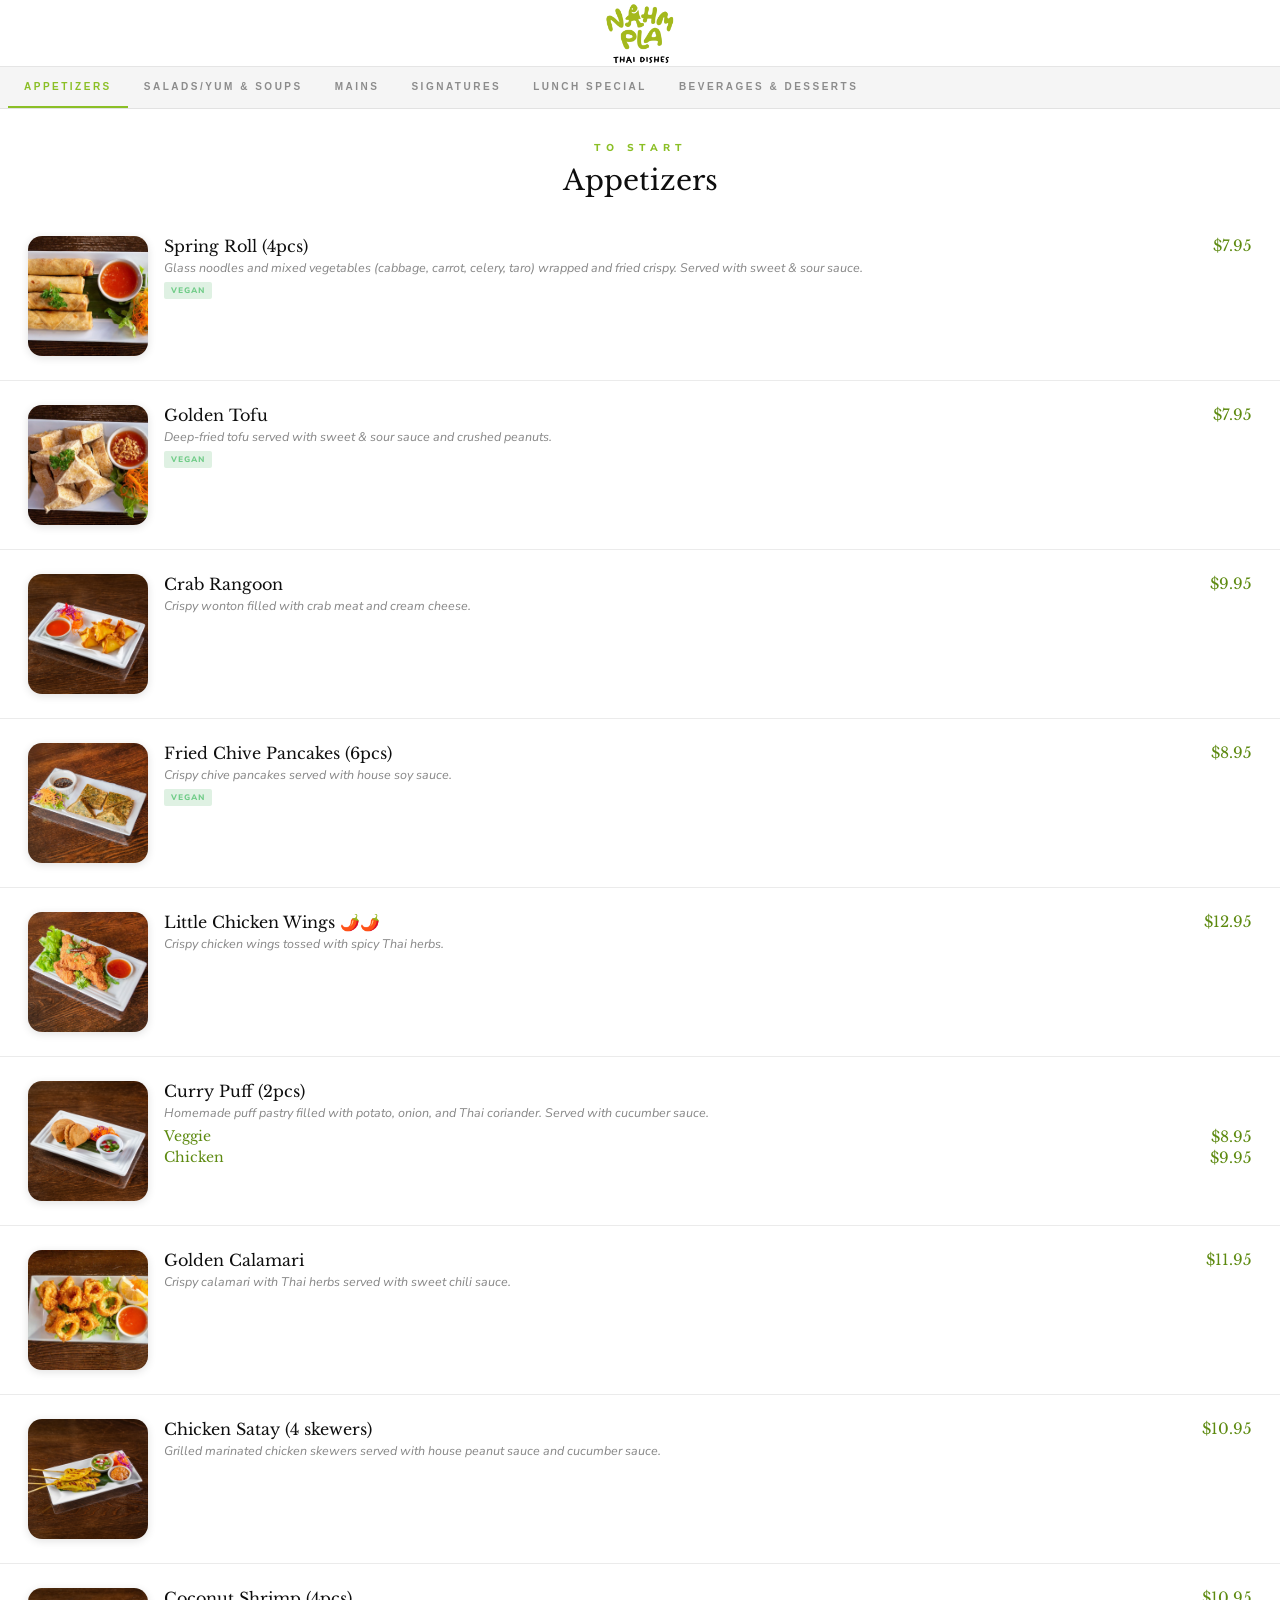
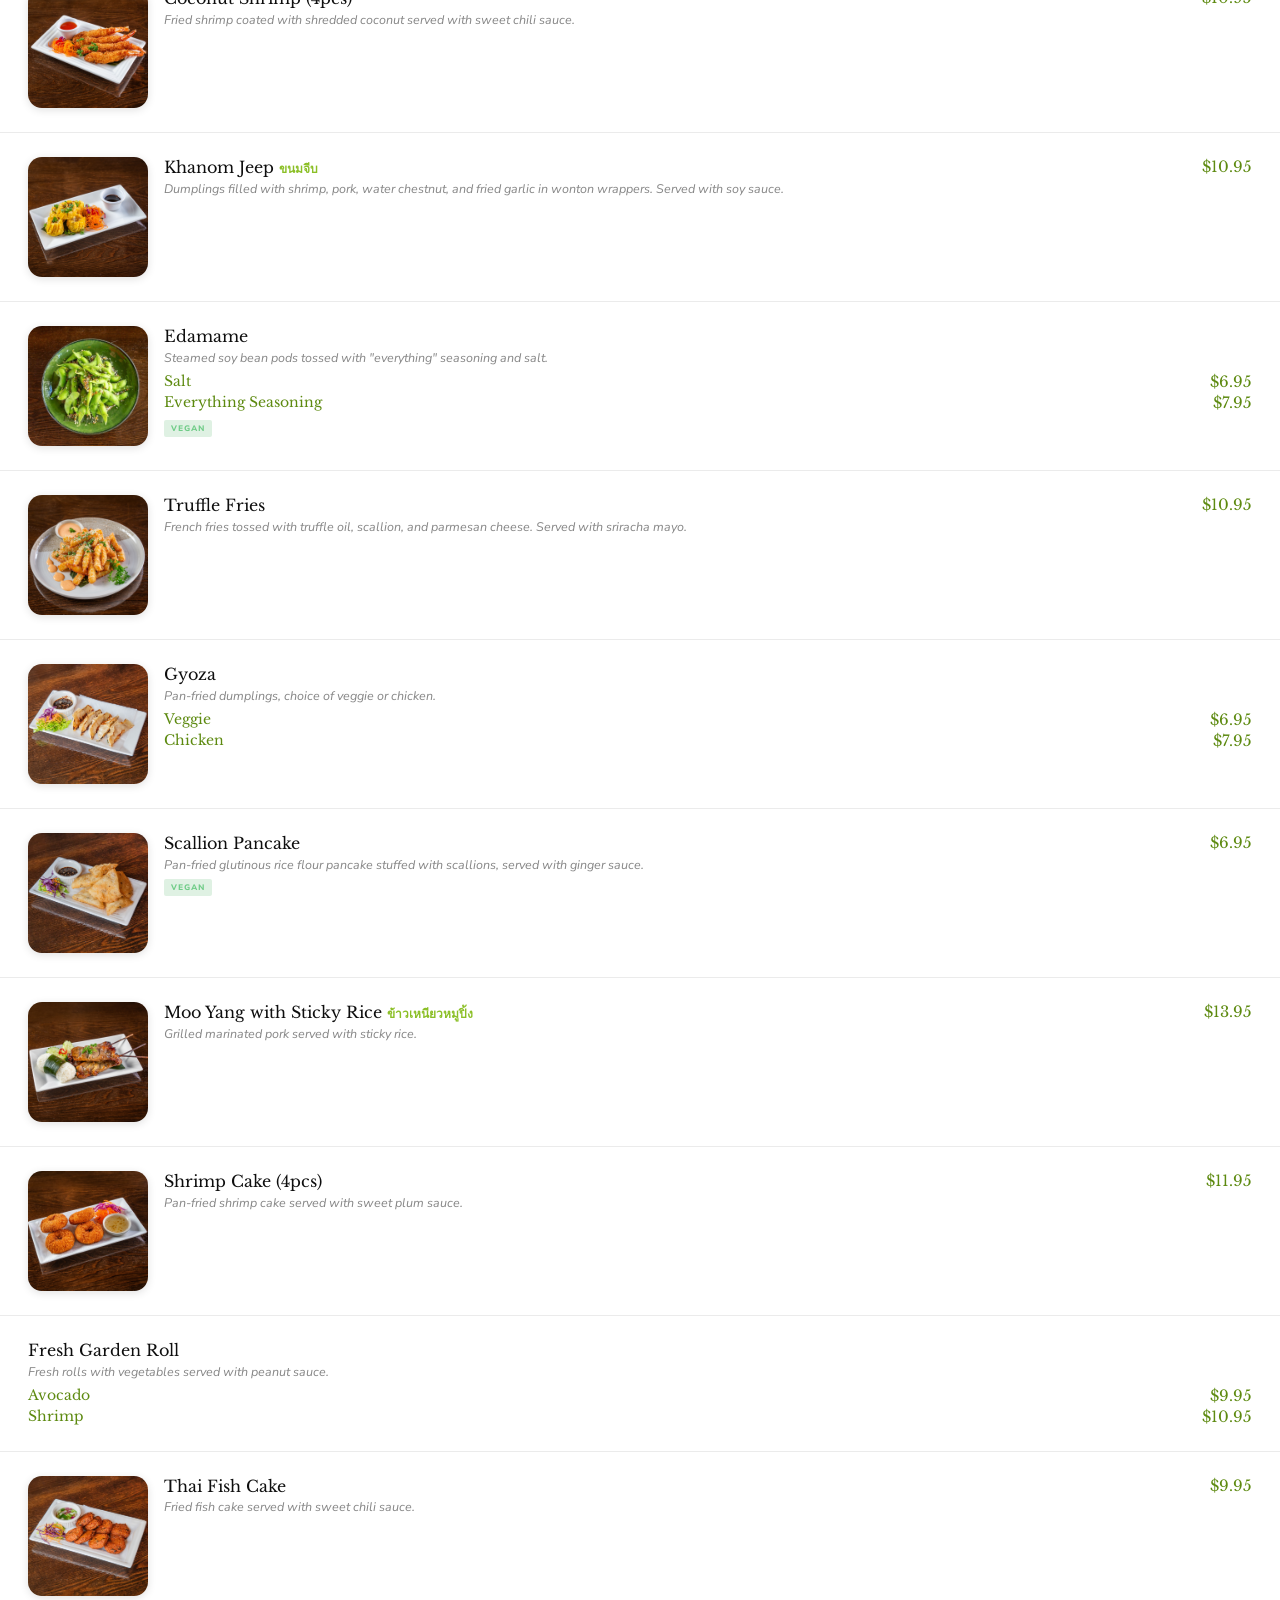
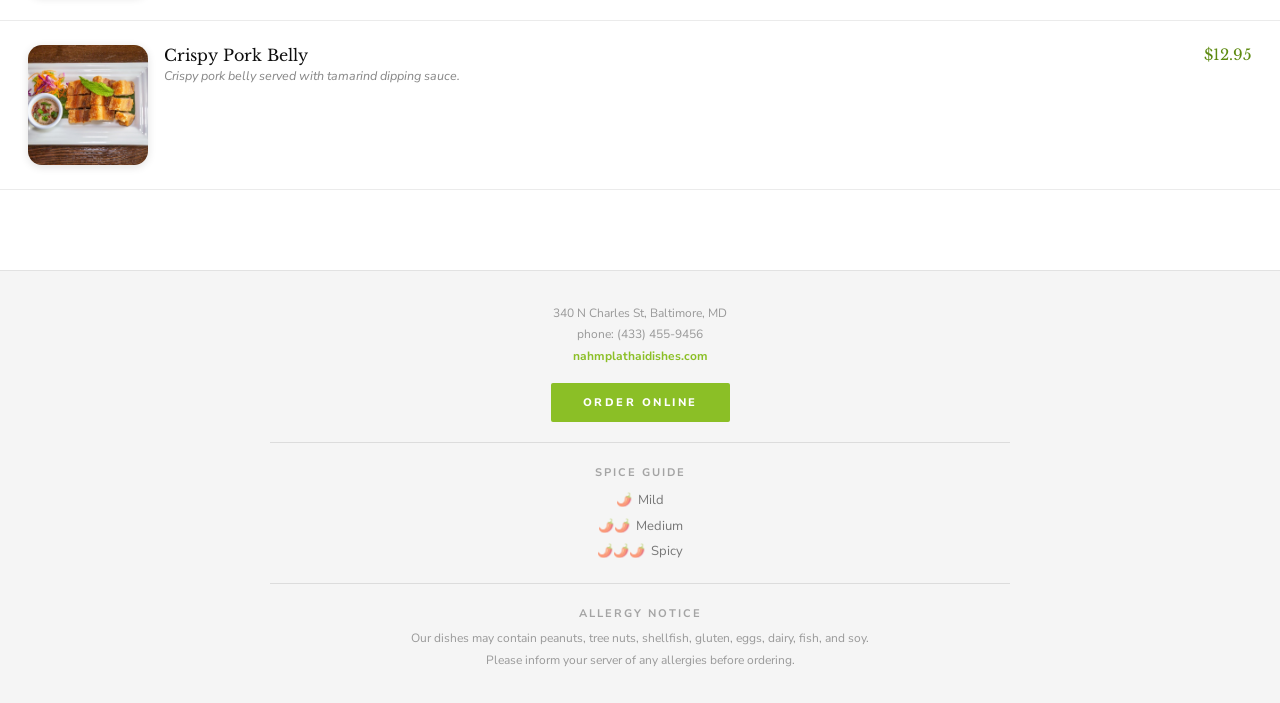
==== commit 6fbcc1c0: "add smoothies" ====
--- a/menu.html
+++ b/menu.html
@@ -1590,6 +1590,36 @@
 				</div>
 			</div>
 			<div class="dish-row">
+				<div class="dr-photo" onclick="openLightbox(this)"><img src="Menu Photos/MangoSmoothie.jpeg"
+						alt="Mango Smoothie" loading="lazy"></div>
+				<div class="dr-left">
+					<div class="dr-name">Mango Smoothie</div>
+				</div>
+				<div class="dr-right">
+					<div class="dr-price">$6.95</div>
+				</div>
+			</div>
+			<div class="dish-row">
+				<div class="dr-photo" onclick="openLightbox(this)"><img src="Menu Photos/StrawberrySmoothie.jpeg"
+						alt="Strawberry Smoothie" loading="lazy"></div>
+				<div class="dr-left">
+					<div class="dr-name">Strawberry Smoothie</div>
+				</div>
+				<div class="dr-right">
+					<div class="dr-price">$6.95</div>
+				</div>
+			</div>
+			<div class="dish-row">
+				<div class="dr-photo" onclick="openLightbox(this)"><img src="Menu Photos/TaroSmoothie.jpeg"
+						alt="Taro Smoothie" loading="lazy"></div>
+				<div class="dr-left">
+					<div class="dr-name">Taro Smoothie</div>
+				</div>
+				<div class="dr-right">
+					<div class="dr-price">$6.95</div>
+				</div>
+			</div>
+			<div class="dish-row">
 				<div class="dr-left">
 					<div class="dr-name">Hot Tea</div>
 					<div class="dr-desc">Green, Jasmine, Honey Ginger</div>
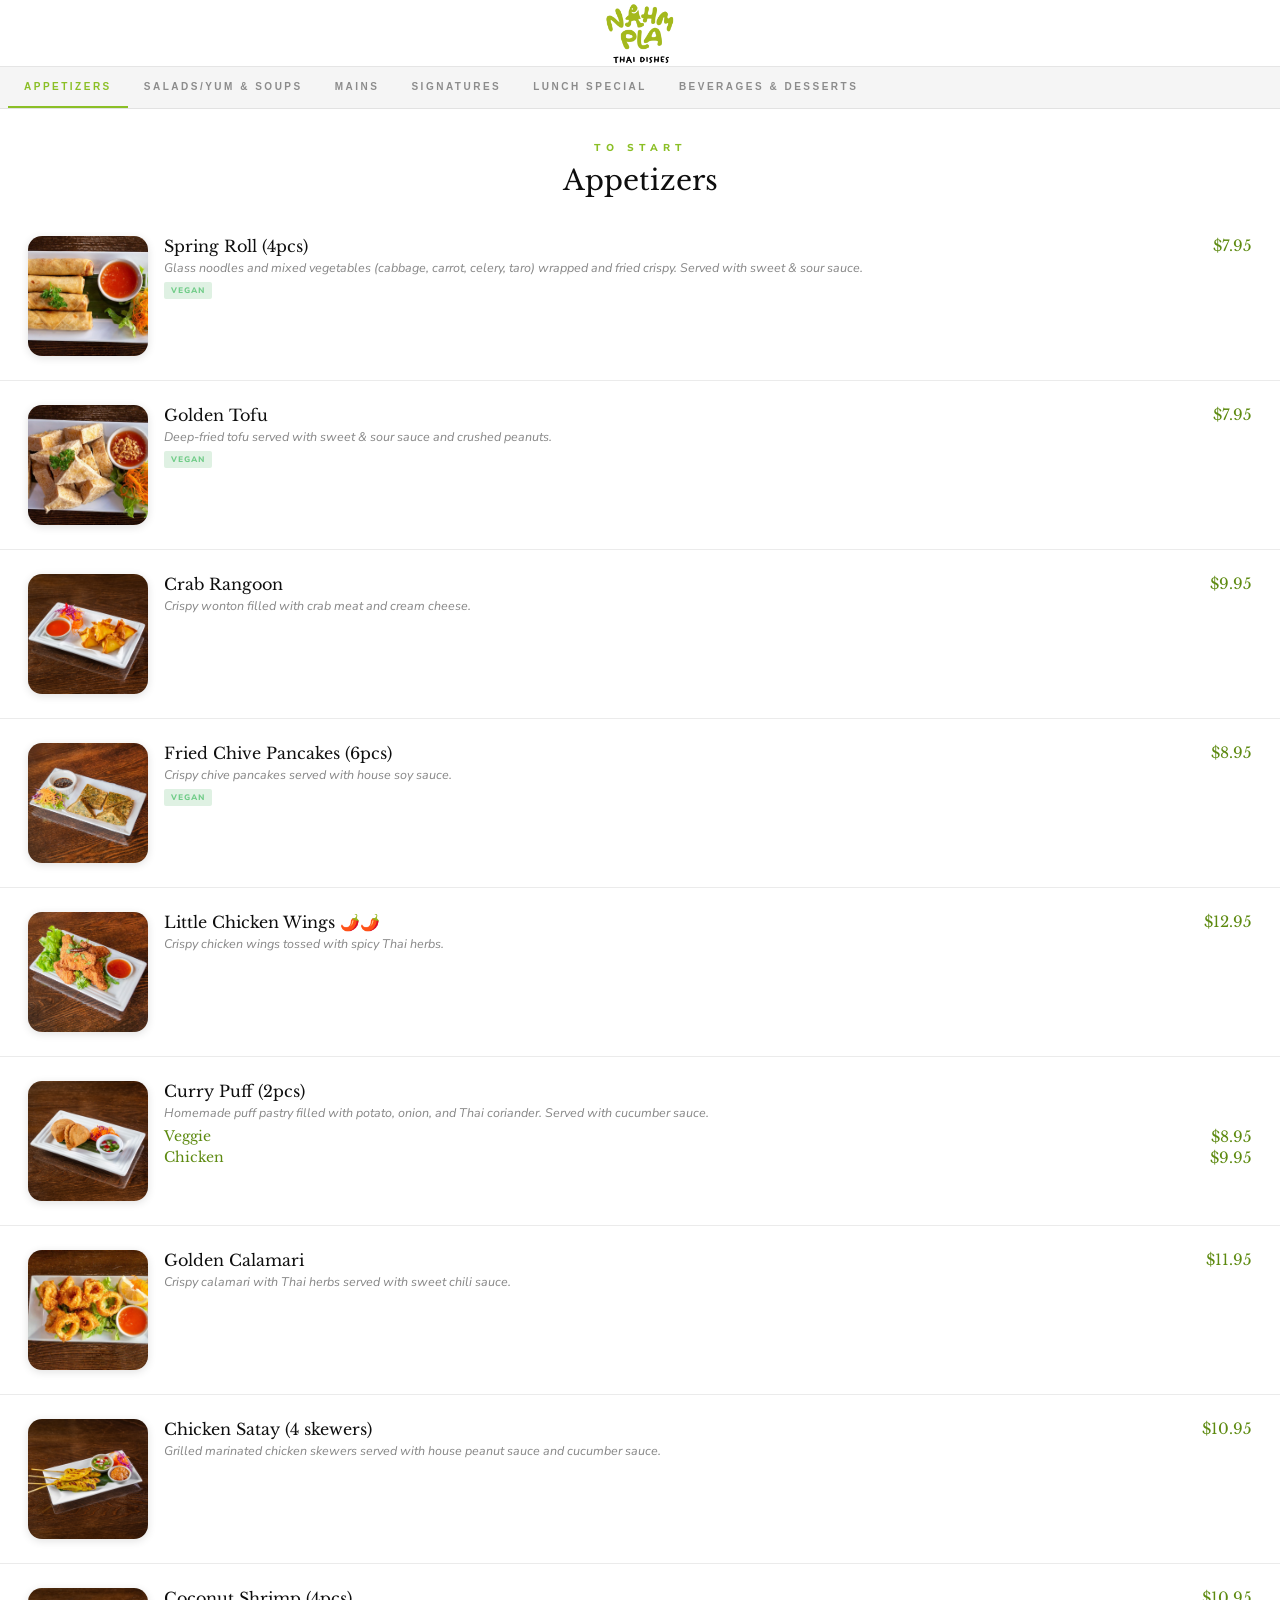
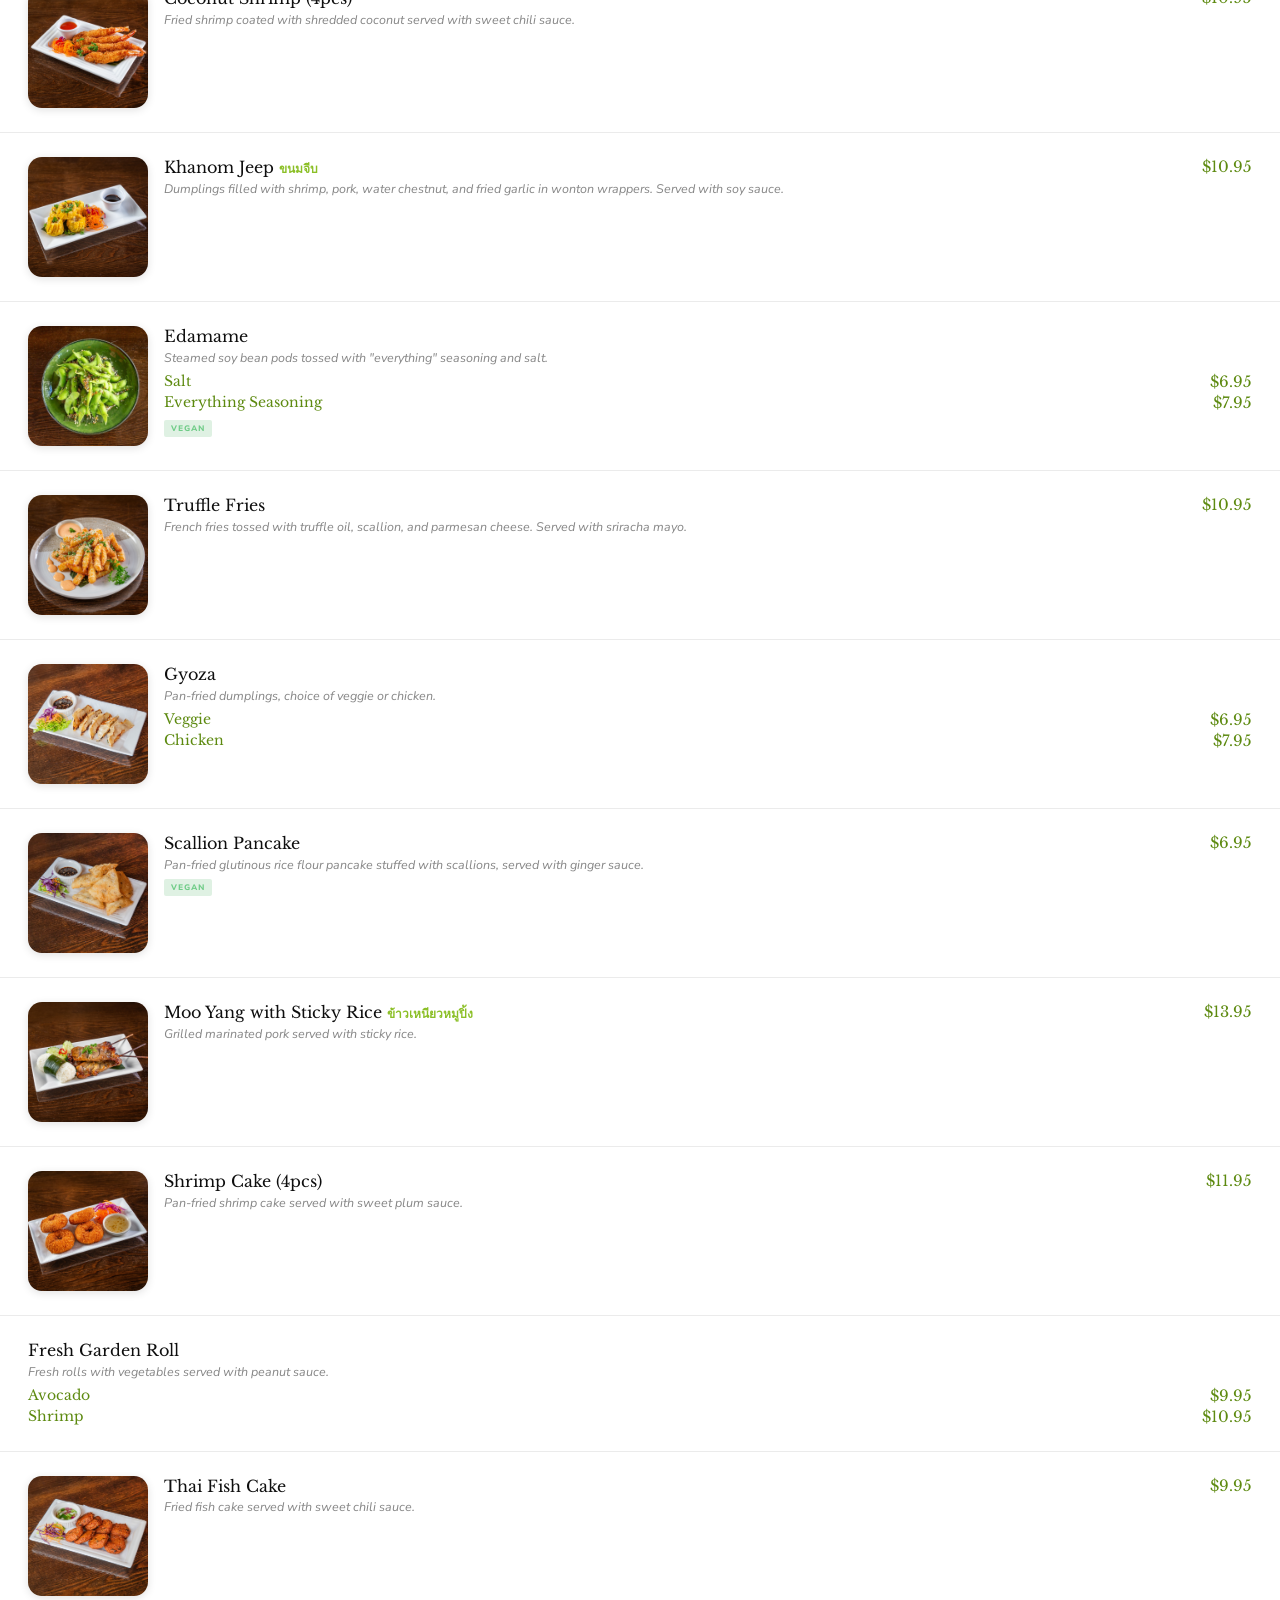
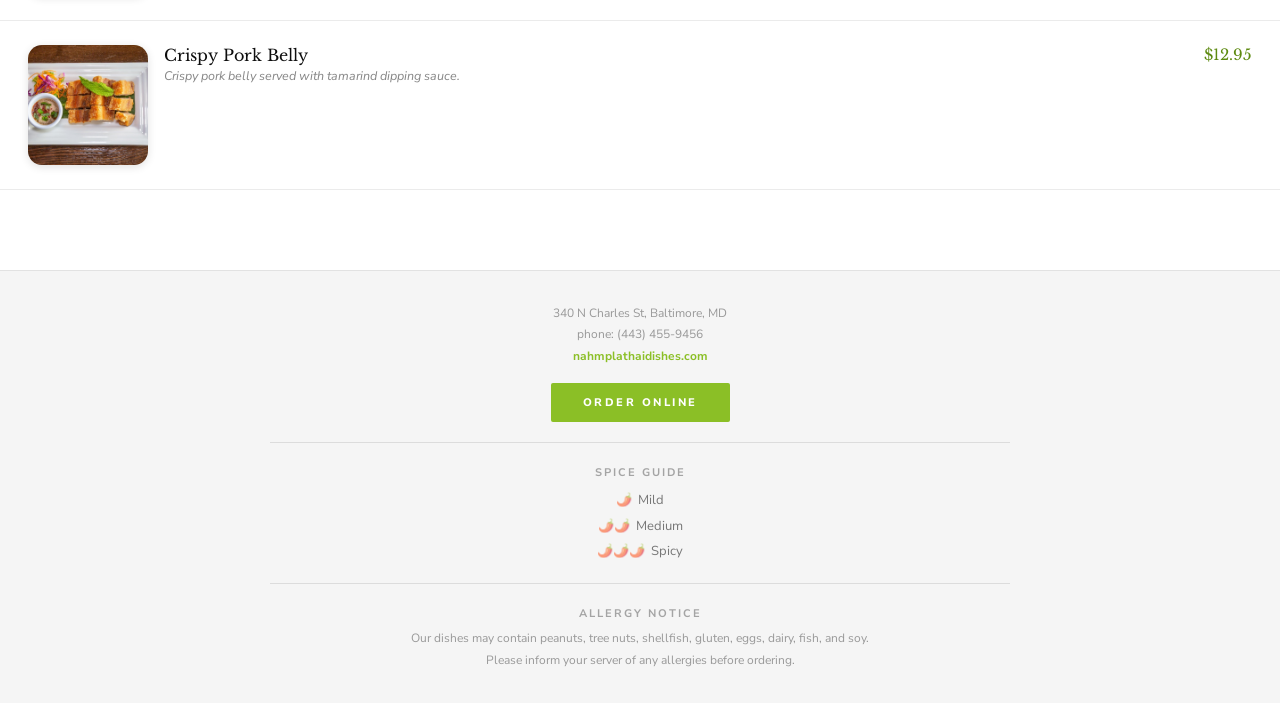
==== commit e0ab9478: "update phone number" ====
--- a/menu.html
+++ b/menu.html
@@ -1848,7 +1848,7 @@
 
 	<footer class="menu-footer">
 		<p>340 N Charles St, Baltimore, MD<br>
-			phone: (433) 455-9456<br>
+			phone: (443) 455-9456<br>
 			<a href="index.html">nahmplathaidishes.com</a>
 		</p>
 
